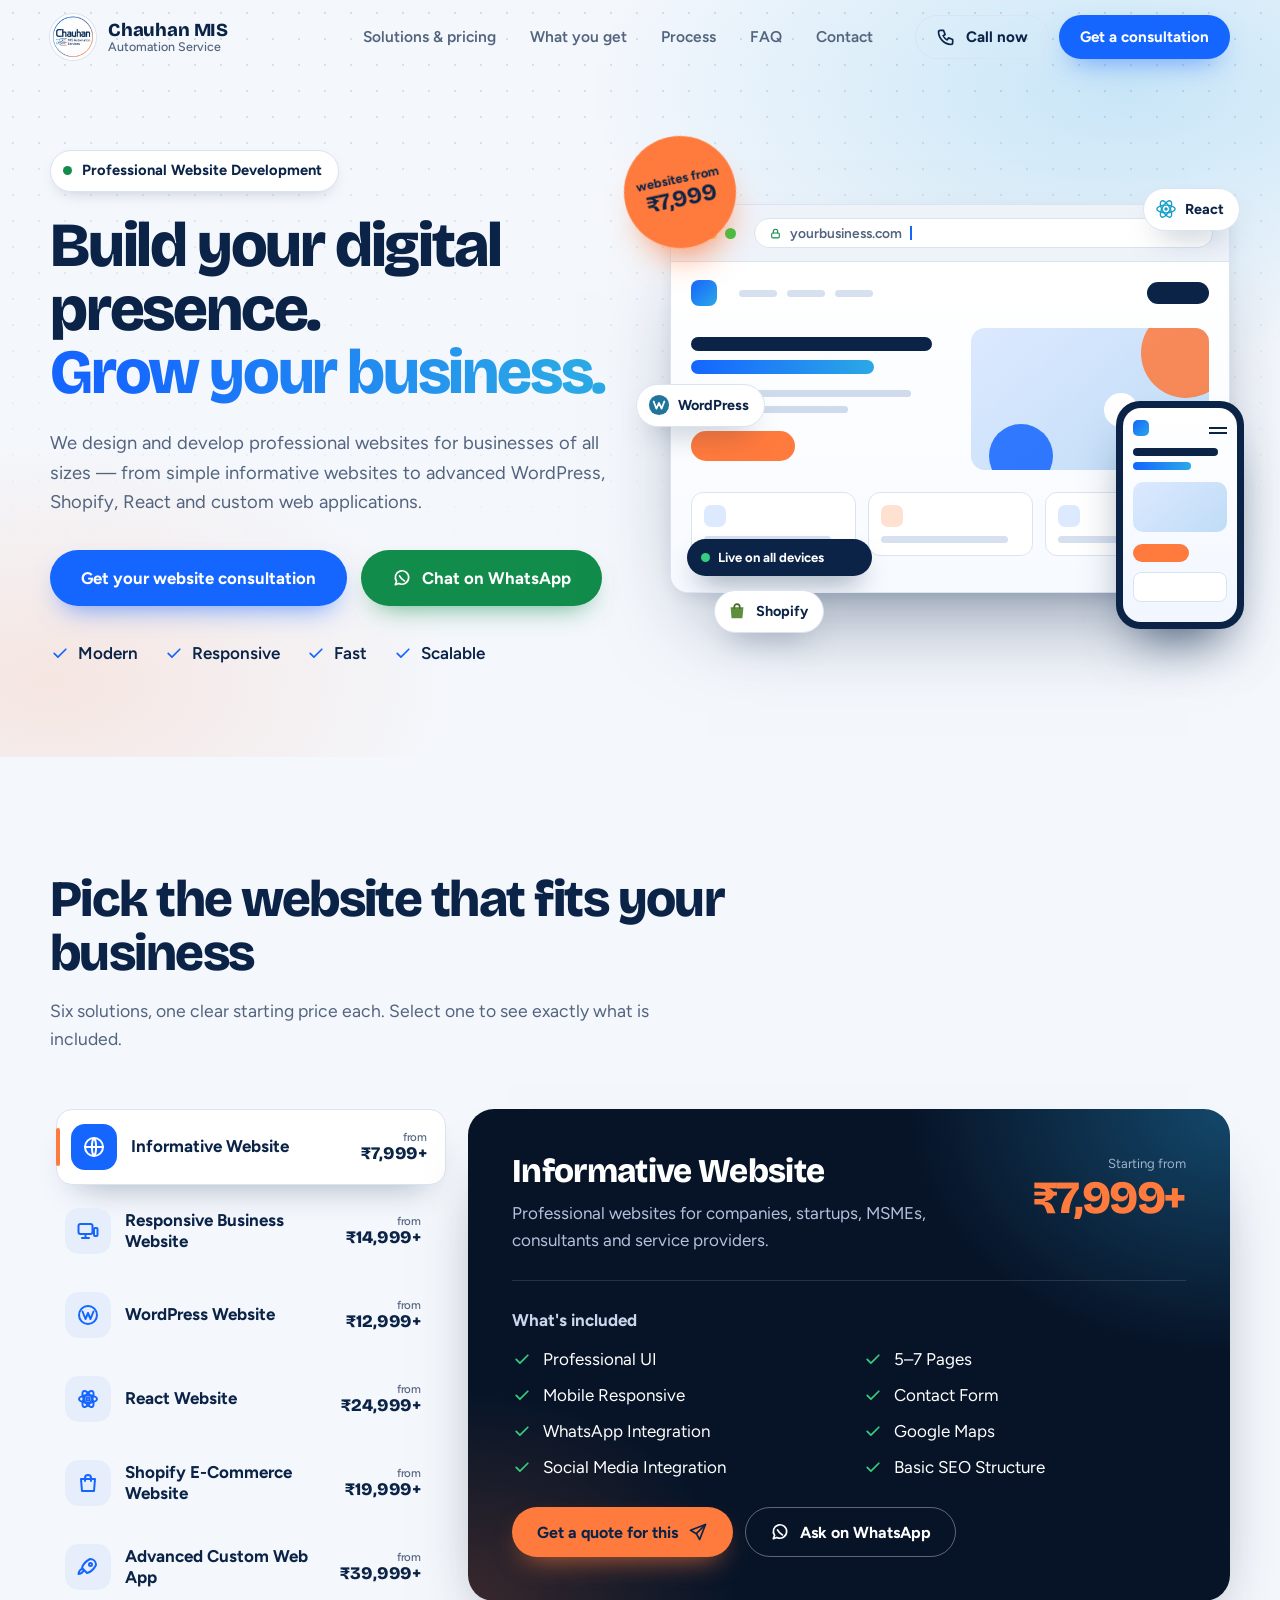
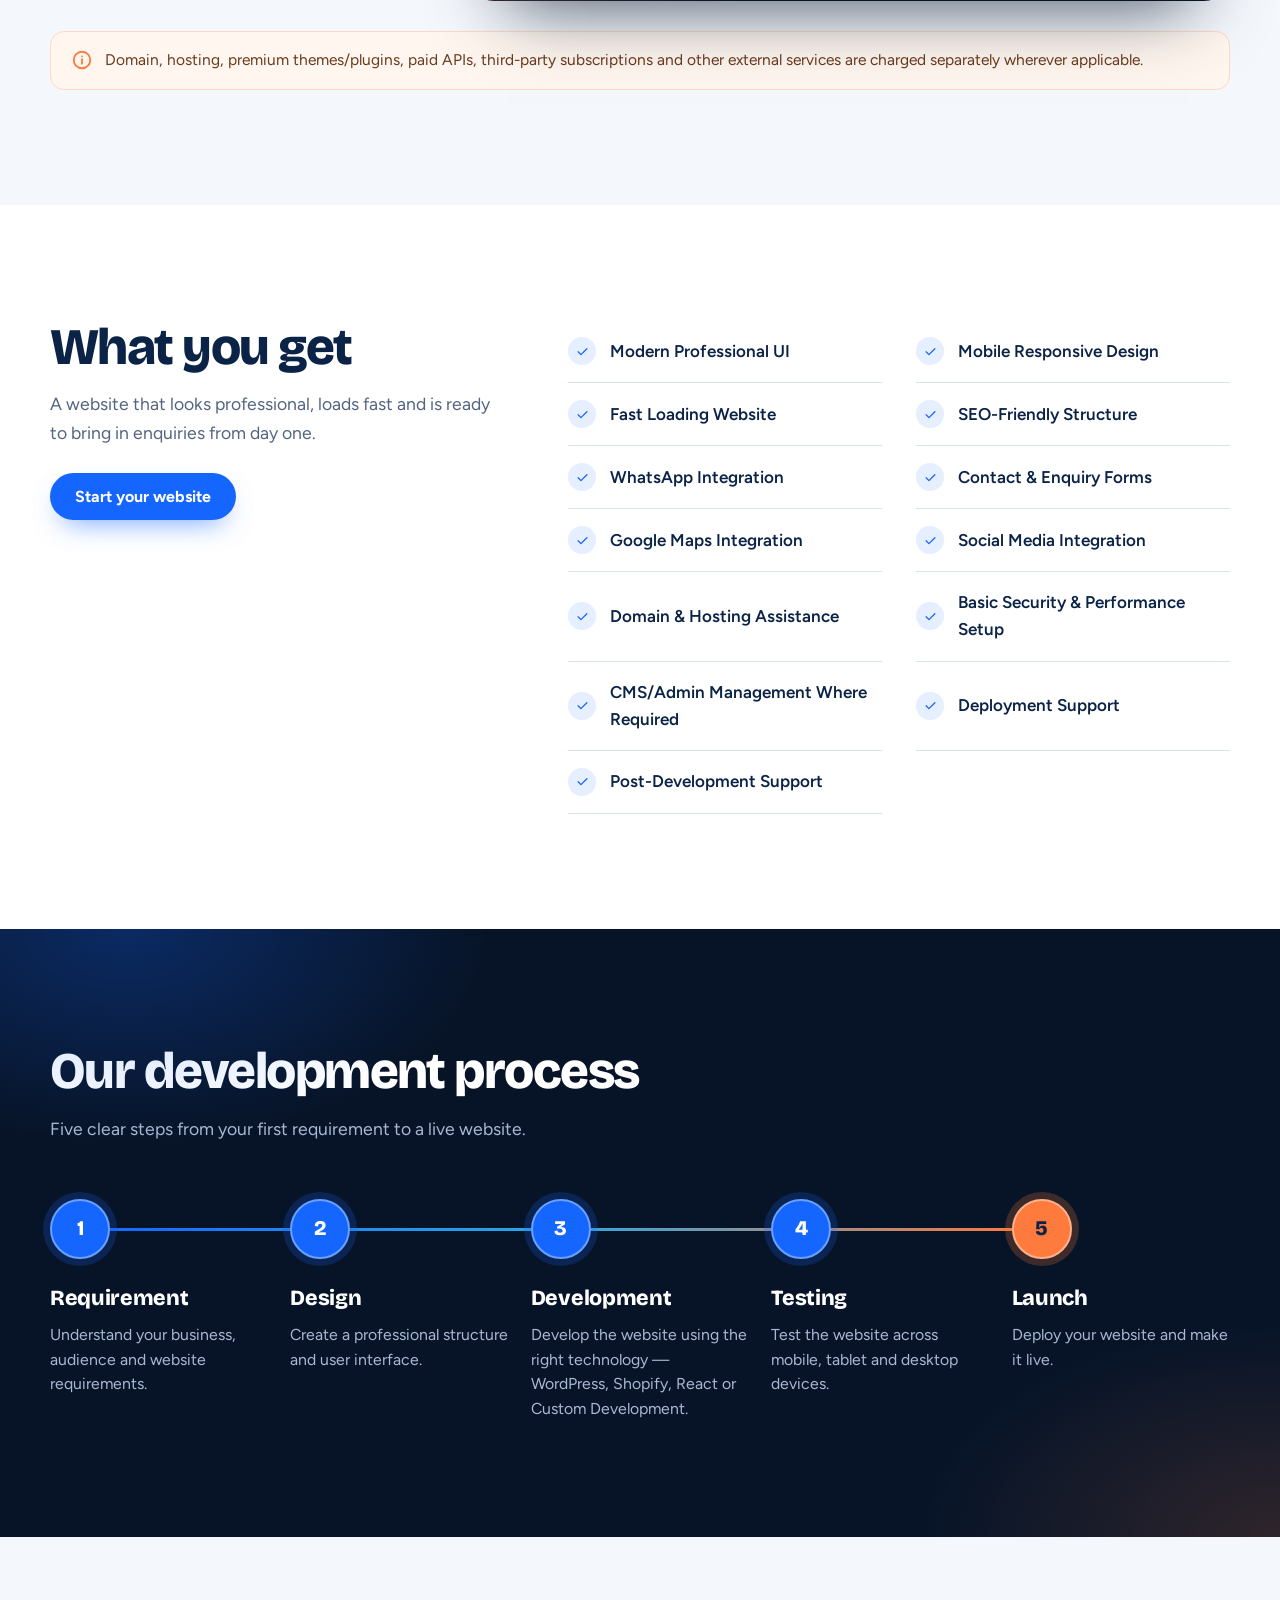
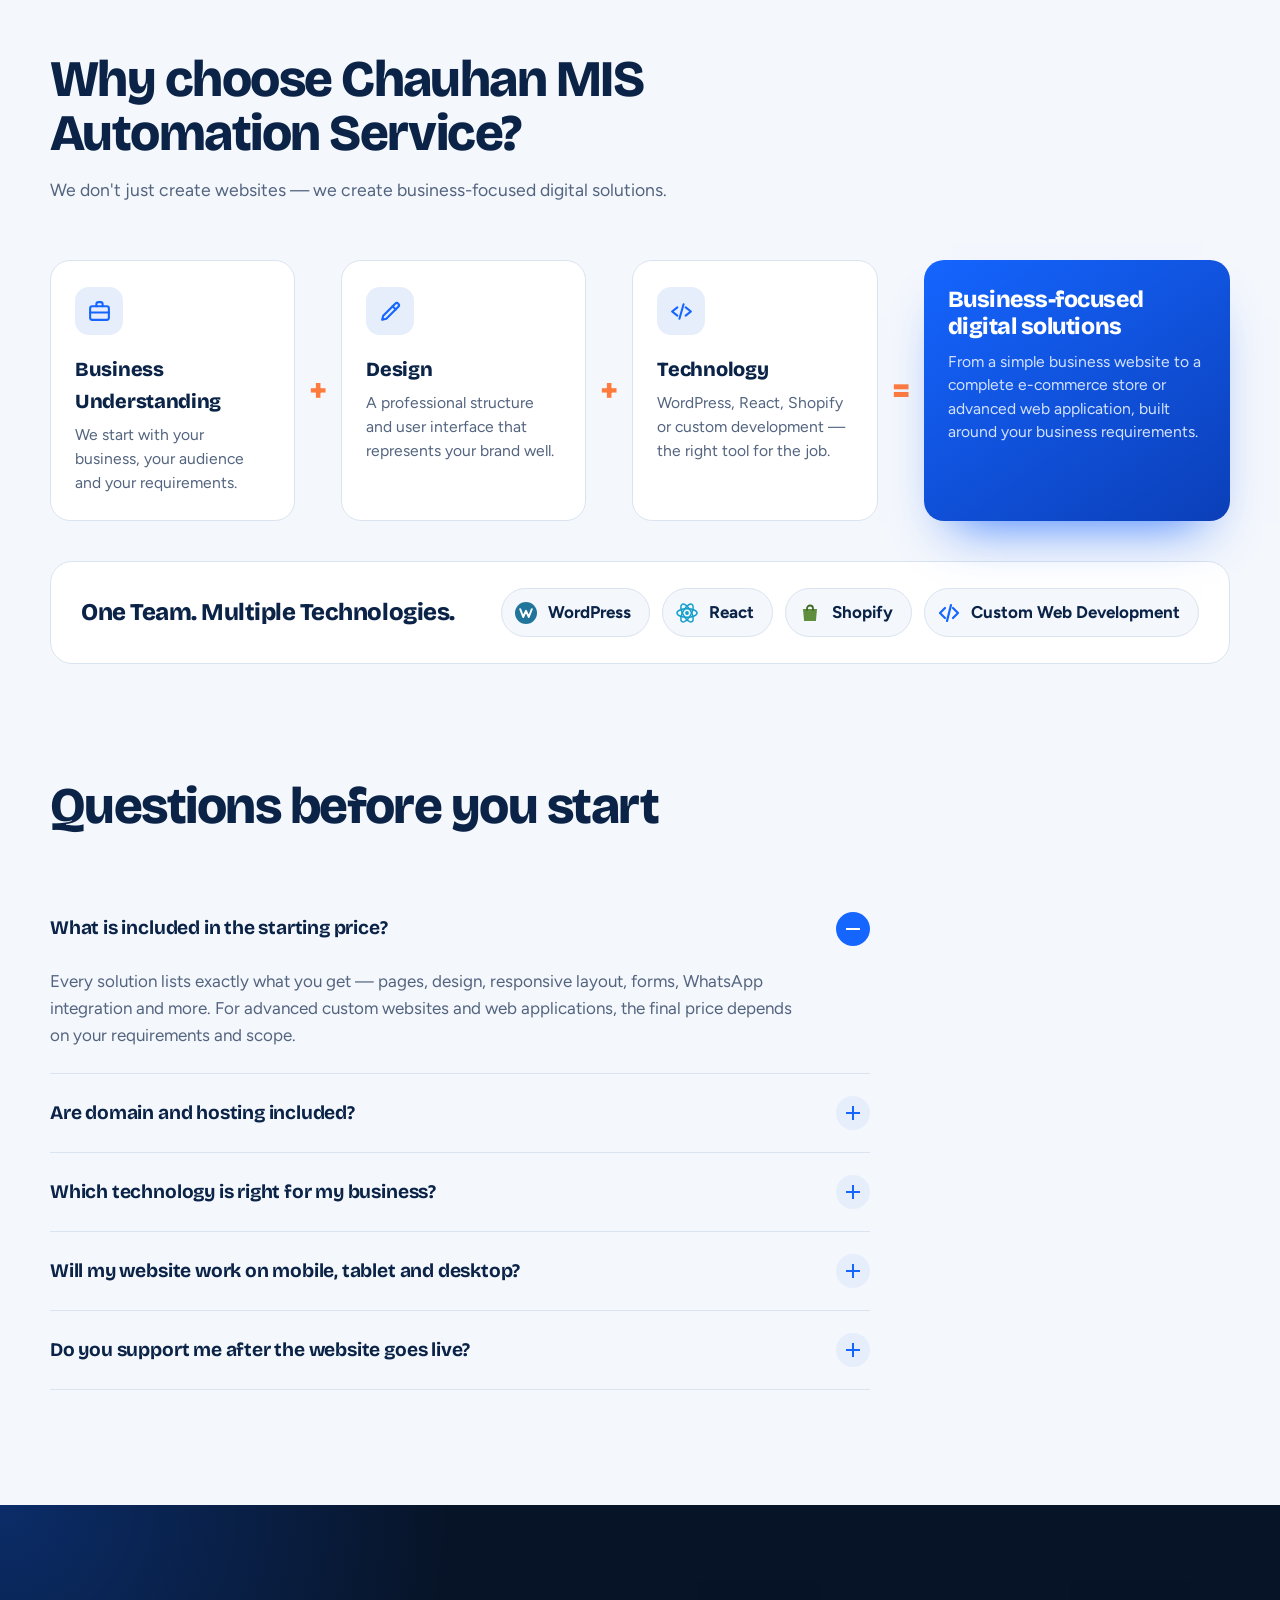
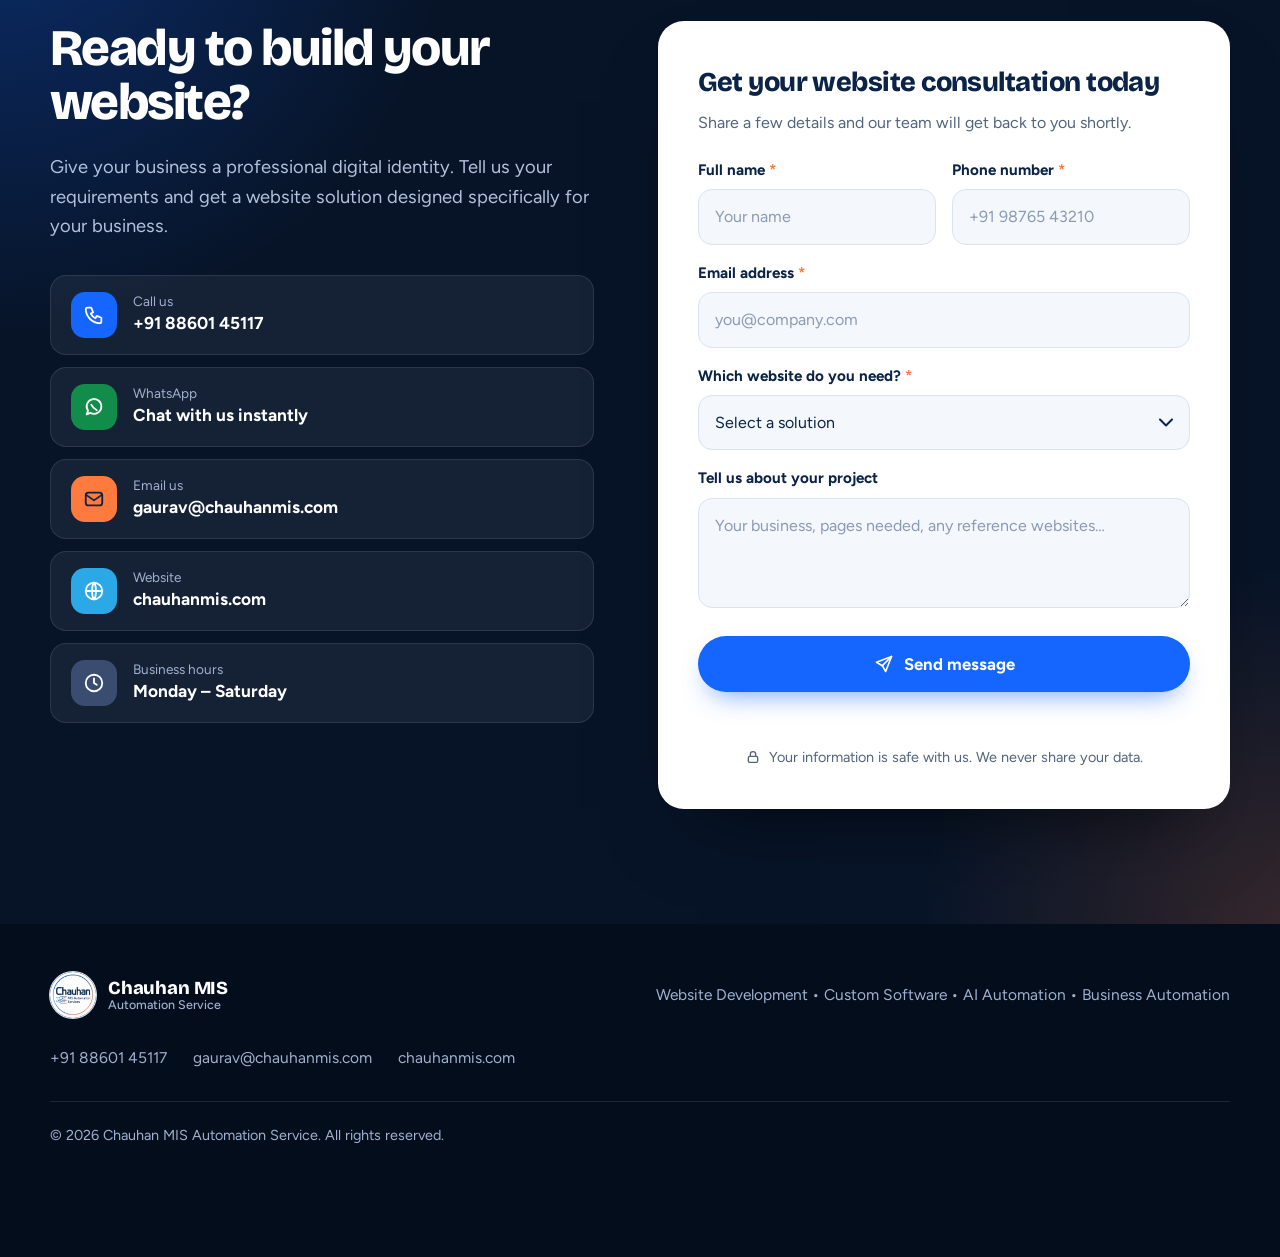
==== index.html @ 92f0292f "first commit" ====
<!doctype html>
<html lang="en">
<head>
  <!-- Google Tag Manager -->
  <script>(function(w,d,s,l,i){w[l]=w[l]||[];w[l].push({'gtm.start':
  new Date().getTime(),event:'gtm.js'});var f=d.getElementsByTagName(s)[0],
  j=d.createElement(s),dl=l!='dataLayer'?'&l='+l:'';j.async=true;j.src=
  'https://www.googletagmanager.com/gtm.js?id='+i+dl;f.parentNode.insertBefore(j,f);
  })(window,document,'script','dataLayer','GTM-P8LDNHGG');</script>
  <!-- End Google Tag Manager -->

  <meta charset="UTF-8" />
  <meta name="viewport" content="width=device-width, initial-scale=1.0" />
  <title>Website Development Services | WordPress, React &amp; Shopify | Chauhan MIS Automation Service</title>
  <meta name="description" content="Professional website development from ₹7,999. Informative, responsive business, WordPress, React, Shopify and custom web applications — modern, responsive, fast and scalable." />
  <meta name="theme-color" content="#0a2347" />

  <meta property="og:type" content="website" />
  <meta property="og:title" content="Website Development Services — Chauhan MIS Automation Service" />
  <meta property="og:description" content="Build your digital presence. Grow your business. Websites starting from ₹7,999 — WordPress, React, Shopify and custom web applications." />
  <meta name="twitter:card" content="summary" />

  <link rel="icon" type="image/jpeg" href="image/LOGO.jpeg" />
  <link rel="preconnect" href="https://fonts.googleapis.com" />
  <link rel="preconnect" href="https://fonts.gstatic.com" crossorigin />
  <link href="https://fonts.googleapis.com/css2?family=Bricolage+Grotesque:opsz,wght@12..96,600;12..96,700;12..96,800&family=Figtree:wght@400;500;600;700&display=swap" rel="stylesheet" />
  <link rel="stylesheet" href="style.css" />
</head>
<body>
  <!-- Google Tag Manager (noscript) -->
  <noscript><iframe src="https://www.googletagmanager.com/ns.html?id=GTM-P8LDNHGG" height="0" width="0" style="display:none;visibility:hidden"></iframe></noscript>
  <!-- End Google Tag Manager (noscript) -->

  <div class="progress" id="progress"></div>

  <header class="site-header" id="top">
    <div class="wrap header-in">
      <a class="brand" href="#top" aria-label="Chauhan MIS Automation Service — home">
        <img src="image/LOGO.jpeg" alt="Chauhan MIS Automation Services logo" width="46" height="46" />
        <span>Chauhan MIS<small>Automation Service</small></span>
      </a>
      <nav class="nav" id="nav" aria-label="Main">
        <a href="#services">Solutions &amp; pricing</a>
        <a href="#get">What you get</a>
        <a href="#process">Process</a>
        <a href="#faq">FAQ</a>
        <a href="#contact">Contact</a>
      </nav>
      <div class="header-cta">
        <a class="btn btn-ghost" href="tel:8860145117"><svg viewBox="0 0 24 24" fill="none" stroke="currentColor" stroke-width="2" stroke-linecap="round" stroke-linejoin="round" aria-hidden="true" ><path d="M5 4h4l2 5-2.5 1.5a11 11 0 0 0 5 5L15 13l5 2v4a2 2 0 0 1-2 2A16 16 0 0 1 3 6a2 2 0 0 1 2-2z"/></svg> Call now</a>
        <a class="btn btn-primary" href="#contact">Get a consultation</a>
      </div>
      <button class="burger" id="burger" aria-label="Open menu" aria-expanded="false" aria-controls="nav"><span></span></button>
    </div>
  </header>

  <main>
  <!-- ================= HERO ================= -->
  <section class="hero">
    <div class="wrap hero-grid">
      <div class="hero-copy">
        <p class="pill"><span class="dot"></span>Professional Website Development</p>
        <h1>Build your digital presence. <span class="grow">Grow your business.</span></h1>
        <p class="lead">We design and develop professional websites for businesses of all sizes — from simple informative websites to advanced WordPress, Shopify, React and custom web applications.</p>
        <div class="hero-actions">
          <a class="btn btn-primary btn-lg" href="#contact">Get your website consultation</a>
          <a class="btn btn-wa btn-lg" href="https://wa.me/918860145117?text=Hi%20Chauhan%20MIS%2C%20I%20want%20to%20build%20a%20website.%20Please%20share%20the%20details." target="_blank" rel="noopener"><svg viewBox="0 0 24 24" fill="none" stroke="currentColor" stroke-width="2" stroke-linecap="round" stroke-linejoin="round" aria-hidden="true" ><path d="M20 11.5a8 8 0 0 1-11.8 7L4 20l1.5-4A8 8 0 1 1 20 11.5z"/><path d="M9 9.5c1.5 3 3 4.5 6 6"/></svg> Chat on WhatsApp</a>
        </div>
        <ul class="hero-points">
          <li><svg viewBox="0 0 24 24" fill="none" stroke="currentColor" stroke-width="2" stroke-linecap="round" stroke-linejoin="round" aria-hidden="true" ><path d="M5 12.5l4.5 4.5L19 7.5"/></svg>Modern</li>
          <li><svg viewBox="0 0 24 24" fill="none" stroke="currentColor" stroke-width="2" stroke-linecap="round" stroke-linejoin="round" aria-hidden="true" ><path d="M5 12.5l4.5 4.5L19 7.5"/></svg>Responsive</li>
          <li><svg viewBox="0 0 24 24" fill="none" stroke="currentColor" stroke-width="2" stroke-linecap="round" stroke-linejoin="round" aria-hidden="true" ><path d="M5 12.5l4.5 4.5L19 7.5"/></svg>Fast</li>
          <li><svg viewBox="0 0 24 24" fill="none" stroke="currentColor" stroke-width="2" stroke-linecap="round" stroke-linejoin="round" aria-hidden="true" ><path d="M5 12.5l4.5 4.5L19 7.5"/></svg>Scalable</li>
        </ul>
      </div>

      <div class="stage" id="stage" aria-hidden="true">
        <div class="tag"><span>websites from</span><b>₹7,999</b></div>
        <div class="browser">
          <div class="b-bar"><i></i><i></i><i></i>
            <div class="b-url"><svg viewBox="0 0 24 24" fill="none" stroke="currentColor" stroke-width="2" stroke-linecap="round" stroke-linejoin="round" aria-hidden="true" ><rect x="5" y="11" width="14" height="9" rx="2"/><path d="M8 11V8a4 4 0 0 1 8 0v3"/></svg><span id="typed">yourbusiness.com</span><b class="caret"></b></div>
          </div>
          <div class="b-screen">
            <div class="s-nav a" style="--d:.7s"><span class="s-logo"></span><span class="s-links"><u></u><u></u><u></u></span><span class="s-btn"></span></div>
            <div class="s-hero">
              <div class="s-text">
                <em class="l1"></em><em class="l2"></em><em class="l3"></em><em class="l4"></em>
                <span class="s-cta a" style="--d:1.9s"></span>
              </div>
              <div class="s-media a" style="--d:1.5s"><span class="m1"></span><span class="m2"></span><span class="m3"></span></div>
            </div>
            <div class="s-cards">
              <div class="a" style="--d:2.4s"></div><div class="a" style="--d:2.6s"></div><div class="a" style="--d:2.8s"></div>
            </div>
            <div class="s-wa a" style="--d:3.1s"><svg viewBox="0 0 24 24" fill="currentColor" aria-hidden="true"><path d="M12 2a10 10 0 0 0-8.6 15l-1.3 4.8 4.9-1.3A10 10 0 1 0 12 2zm5.3 14.1c-.2.6-1.3 1.2-1.8 1.2-.5.1-1 .2-3.3-.7-2.8-1.2-4.6-4-4.7-4.2-.1-.2-1.1-1.5-1.1-2.8s.7-2 1-2.3c.2-.3.5-.3.7-.3h.5c.2 0 .4 0 .6.5l.8 2c.1.2.1.4 0 .5l-.4.6-.4.4c-.1.2-.3.3-.1.6.2.3.8 1.3 1.7 2.1 1.2 1 2.1 1.4 2.4 1.5.3.1.5.1.6-.1l.9-1.1c.2-.3.4-.2.7-.1l1.9.9c.3.1.5.2.5.4.1.2.1.8-.1 1.4z"/></svg></div>
            <div class="b-status"><span class="building"><i class="spin"></i>Building your website…</span><span class="live"><i></i>Live on all devices</span></div>
          </div>
        </div>
        <div class="phone"><div class="phone-screen"><div class="pn"><b></b><u></u></div><em></em><em></em><div class="pm"></div><div class="pb"></div><div class="pc"></div></div></div>
        <div class="chip c1"><svg viewBox="0 0 24 24" aria-hidden="true"><circle cx="12" cy="12" r="11" fill="#21759B"/><path d="M6.2 8.2l3 7.8 2.8-6.2 2.8 6.2 3-7.8" fill="none" stroke="#fff" stroke-width="1.9" stroke-linecap="round" stroke-linejoin="round"/></svg>WordPress</div>
        <div class="chip c2"><svg viewBox="0 0 24 24" aria-hidden="true" fill="none" stroke="#149ECA" stroke-width="1.5"><circle cx="12" cy="12" r="1.9" fill="#149ECA" stroke="none"/><ellipse cx="12" cy="12" rx="10" ry="4.2"/><ellipse cx="12" cy="12" rx="10" ry="4.2" transform="rotate(60 12 12)"/><ellipse cx="12" cy="12" rx="10" ry="4.2" transform="rotate(120 12 12)"/></svg>React</div>
        <div class="chip c3"><svg viewBox="0 0 24 24" aria-hidden="true"><path d="M5 8h14l-1.1 12H6.1L5 8z" fill="#5E8E3E"/><path d="M9 9V7.5a3 3 0 0 1 6 0V9" fill="none" stroke="#3F6B25" stroke-width="1.8" stroke-linecap="round"/></svg>Shopify</div>
      </div>
    </div>
  </section>

  <!-- ================= SERVICES + PRICING ================= -->
  <section class="sec" id="services">
    <div class="wrap">
      <div class="sec-head rv">
        <h2>Pick the website that fits your business</h2>
        <p>Six solutions, one clear starting price each. Select one to see exactly what is included.</p>
      </div>
      <div class="picker rv">
        <div class="p-list" role="tablist" aria-label="Website development solutions" aria-orientation="vertical">
          <button class="p-tab" role="tab" id="tab-0" aria-selected="true" aria-controls="panel-0" tabindex="0">
            <span class="ic"><svg viewBox="0 0 24 24" fill="none" stroke="currentColor" stroke-width="2" stroke-linecap="round" stroke-linejoin="round" aria-hidden="true" ><circle cx="12" cy="12" r="9"/><path d="M3 12h18"/><path d="M12 3c2.8 3 2.8 15 0 18M12 3c-2.8 3-2.8 15 0 18"/></svg></span>
            <span class="nm">Informative Website</span>
            <span class="pr"><small>from</small>₹7,999+</span>
          </button>
          <button class="p-tab" role="tab" id="tab-1" aria-selected="false" aria-controls="panel-1" tabindex="-1">
            <span class="ic"><svg viewBox="0 0 24 24" fill="none" stroke="currentColor" stroke-width="2" stroke-linecap="round" stroke-linejoin="round" aria-hidden="true" ><rect x="2.5" y="5" width="14" height="10" rx="2"/><path d="M6 19h7M9.5 15v4"/><rect x="18" y="9" width="3.5" height="8" rx="1"/></svg></span>
            <span class="nm">Responsive Business Website</span>
            <span class="pr"><small>from</small>₹14,999+</span>
          </button>
          <button class="p-tab" role="tab" id="tab-2" aria-selected="false" aria-controls="panel-2" tabindex="-1">
            <span class="ic"><svg viewBox="0 0 24 24" fill="none" stroke="currentColor" stroke-width="2" stroke-linecap="round" stroke-linejoin="round" aria-hidden="true" ><circle cx="12" cy="12" r="9"/><path d="M6.5 8.5l3 7.5 2.5-6 2.5 6 3-7.5"/></svg></span>
            <span class="nm">WordPress Website</span>
            <span class="pr"><small>from</small>₹12,999+</span>
          </button>
          <button class="p-tab" role="tab" id="tab-3" aria-selected="false" aria-controls="panel-3" tabindex="-1">
            <span class="ic"><svg viewBox="0 0 24 24" fill="none" stroke="currentColor" stroke-width="2" stroke-linecap="round" stroke-linejoin="round" aria-hidden="true" ><circle cx="12" cy="12" r="1.6"/><ellipse cx="12" cy="12" rx="9" ry="3.8"/><ellipse cx="12" cy="12" rx="9" ry="3.8" transform="rotate(60 12 12)"/><ellipse cx="12" cy="12" rx="9" ry="3.8" transform="rotate(120 12 12)"/></svg></span>
            <span class="nm">React Website</span>
            <span class="pr"><small>from</small>₹24,999+</span>
          </button>
          <button class="p-tab" role="tab" id="tab-4" aria-selected="false" aria-controls="panel-4" tabindex="-1">
            <span class="ic"><svg viewBox="0 0 24 24" fill="none" stroke="currentColor" stroke-width="2" stroke-linecap="round" stroke-linejoin="round" aria-hidden="true" ><path d="M5 8h14l-1 12H6L5 8z"/><path d="M9 10V7a3 3 0 0 1 6 0v3"/></svg></span>
            <span class="nm">Shopify E-Commerce Website</span>
            <span class="pr"><small>from</small>₹19,999+</span>
          </button>
          <button class="p-tab" role="tab" id="tab-5" aria-selected="false" aria-controls="panel-5" tabindex="-1">
            <span class="ic"><svg viewBox="0 0 24 24" fill="none" stroke="currentColor" stroke-width="2" stroke-linecap="round" stroke-linejoin="round" aria-hidden="true" ><path d="M14 4c3.5 0 6 2.5 6 6-2 4-5 7-9 8l-5-5c1-4 4-7 8-9z"/><circle cx="14.5" cy="9.5" r="1.5"/><path d="M6 14c-2 .5-3 2-3.5 5 3-.5 4.5-1.5 5-3.5"/></svg></span>
            <span class="nm">Advanced Custom Web App</span>
            <span class="pr"><small>from</small>₹39,999+</span>
          </button>
        </div>
        <div class="p-panels">
          <div class="p-panel is-active" role="tabpanel" id="panel-0" aria-labelledby="tab-0">
            <div class="pp-head">
              <div>
                <h3>Informative Website</h3>
                <p>Professional websites for companies, startups, MSMEs, consultants and service providers.</p>
              </div>
              <div class="pp-price"><small>Starting from</small><strong data-price="7999">₹7,999+</strong></div>
            </div>
            <p class="pp-label">What's included</p>
            <ul class="pp-list"><li style="--i:0"><svg viewBox="0 0 24 24" fill="none" stroke="currentColor" stroke-width="2" stroke-linecap="round" stroke-linejoin="round" aria-hidden="true" ><path d="M5 12.5l4.5 4.5L19 7.5"/></svg><span>Professional UI</span></li><li style="--i:1"><svg viewBox="0 0 24 24" fill="none" stroke="currentColor" stroke-width="2" stroke-linecap="round" stroke-linejoin="round" aria-hidden="true" ><path d="M5 12.5l4.5 4.5L19 7.5"/></svg><span>5–7 Pages</span></li><li style="--i:2"><svg viewBox="0 0 24 24" fill="none" stroke="currentColor" stroke-width="2" stroke-linecap="round" stroke-linejoin="round" aria-hidden="true" ><path d="M5 12.5l4.5 4.5L19 7.5"/></svg><span>Mobile Responsive</span></li><li style="--i:3"><svg viewBox="0 0 24 24" fill="none" stroke="currentColor" stroke-width="2" stroke-linecap="round" stroke-linejoin="round" aria-hidden="true" ><path d="M5 12.5l4.5 4.5L19 7.5"/></svg><span>Contact Form</span></li><li style="--i:4"><svg viewBox="0 0 24 24" fill="none" stroke="currentColor" stroke-width="2" stroke-linecap="round" stroke-linejoin="round" aria-hidden="true" ><path d="M5 12.5l4.5 4.5L19 7.5"/></svg><span>WhatsApp Integration</span></li><li style="--i:5"><svg viewBox="0 0 24 24" fill="none" stroke="currentColor" stroke-width="2" stroke-linecap="round" stroke-linejoin="round" aria-hidden="true" ><path d="M5 12.5l4.5 4.5L19 7.5"/></svg><span>Google Maps</span></li><li style="--i:6"><svg viewBox="0 0 24 24" fill="none" stroke="currentColor" stroke-width="2" stroke-linecap="round" stroke-linejoin="round" aria-hidden="true" ><path d="M5 12.5l4.5 4.5L19 7.5"/></svg><span>Social Media Integration</span></li><li style="--i:7"><svg viewBox="0 0 24 24" fill="none" stroke="currentColor" stroke-width="2" stroke-linecap="round" stroke-linejoin="round" aria-hidden="true" ><path d="M5 12.5l4.5 4.5L19 7.5"/></svg><span>Basic SEO Structure</span></li></ul>
            
            <div class="pp-cta">
              <a class="btn btn-orange" href="#contact" data-plan="Informative Website">Get a quote for this <svg viewBox="0 0 24 24" fill="none" stroke="currentColor" stroke-width="2" stroke-linecap="round" stroke-linejoin="round" aria-hidden="true" ><path d="M21 3L10 14"/><path d="M21 3l-7 18-4-7-7-4 18-7z"/></svg></a>
              <a class="btn btn-light" href="https://wa.me/918860145117?text=Hi%20Chauhan%20MIS%2C%20I%27m%20interested%20in%20a%20Informative%20Website.%20Please%20share%20the%20details." target="_blank" rel="noopener"><svg viewBox="0 0 24 24" fill="none" stroke="currentColor" stroke-width="2" stroke-linecap="round" stroke-linejoin="round" aria-hidden="true" ><path d="M20 11.5a8 8 0 0 1-11.8 7L4 20l1.5-4A8 8 0 1 1 20 11.5z"/><path d="M9 9.5c1.5 3 3 4.5 6 6"/></svg> Ask on WhatsApp</a>
            </div>
          </div>
          <div class="p-panel" role="tabpanel" id="panel-1" aria-labelledby="tab-1">
            <div class="pp-head">
              <div>
                <h3>Responsive Business Website</h3>
                <p>A professional multi-page website that works smoothly across Mobile, Tablet & Desktop.</p>
              </div>
              <div class="pp-price"><small>Starting from</small><strong data-price="14999">₹14,999+</strong></div>
            </div>
            <p class="pp-label">What's included</p>
            <ul class="pp-list"><li style="--i:0"><svg viewBox="0 0 24 24" fill="none" stroke="currentColor" stroke-width="2" stroke-linecap="round" stroke-linejoin="round" aria-hidden="true" ><path d="M5 12.5l4.5 4.5L19 7.5"/></svg><span>8–12 Pages</span></li><li style="--i:1"><svg viewBox="0 0 24 24" fill="none" stroke="currentColor" stroke-width="2" stroke-linecap="round" stroke-linejoin="round" aria-hidden="true" ><path d="M5 12.5l4.5 4.5L19 7.5"/></svg><span>Custom UI Design</span></li><li style="--i:2"><svg viewBox="0 0 24 24" fill="none" stroke="currentColor" stroke-width="2" stroke-linecap="round" stroke-linejoin="round" aria-hidden="true" ><path d="M5 12.5l4.5 4.5L19 7.5"/></svg><span>Fully Responsive</span></li><li style="--i:3"><svg viewBox="0 0 24 24" fill="none" stroke="currentColor" stroke-width="2" stroke-linecap="round" stroke-linejoin="round" aria-hidden="true" ><path d="M5 12.5l4.5 4.5L19 7.5"/></svg><span>Contact & Enquiry Forms</span></li><li style="--i:4"><svg viewBox="0 0 24 24" fill="none" stroke="currentColor" stroke-width="2" stroke-linecap="round" stroke-linejoin="round" aria-hidden="true" ><path d="M5 12.5l4.5 4.5L19 7.5"/></svg><span>WhatsApp Integration</span></li><li style="--i:5"><svg viewBox="0 0 24 24" fill="none" stroke="currentColor" stroke-width="2" stroke-linecap="round" stroke-linejoin="round" aria-hidden="true" ><path d="M5 12.5l4.5 4.5L19 7.5"/></svg><span>Basic SEO Setup</span></li><li style="--i:6"><svg viewBox="0 0 24 24" fill="none" stroke="currentColor" stroke-width="2" stroke-linecap="round" stroke-linejoin="round" aria-hidden="true" ><path d="M5 12.5l4.5 4.5L19 7.5"/></svg><span>Speed Optimization</span></li><li style="--i:7"><svg viewBox="0 0 24 24" fill="none" stroke="currentColor" stroke-width="2" stroke-linecap="round" stroke-linejoin="round" aria-hidden="true" ><path d="M5 12.5l4.5 4.5L19 7.5"/></svg><span>Analytics/Tracking Setup</span></li><li style="--i:8"><svg viewBox="0 0 24 24" fill="none" stroke="currentColor" stroke-width="2" stroke-linecap="round" stroke-linejoin="round" aria-hidden="true" ><path d="M5 12.5l4.5 4.5L19 7.5"/></svg><span>Deployment Support</span></li></ul>
            
            <div class="pp-cta">
              <a class="btn btn-orange" href="#contact" data-plan="Responsive Business Website">Get a quote for this <svg viewBox="0 0 24 24" fill="none" stroke="currentColor" stroke-width="2" stroke-linecap="round" stroke-linejoin="round" aria-hidden="true" ><path d="M21 3L10 14"/><path d="M21 3l-7 18-4-7-7-4 18-7z"/></svg></a>
              <a class="btn btn-light" href="https://wa.me/918860145117?text=Hi%20Chauhan%20MIS%2C%20I%27m%20interested%20in%20a%20Responsive%20Business%20Website.%20Please%20share%20the%20details." target="_blank" rel="noopener"><svg viewBox="0 0 24 24" fill="none" stroke="currentColor" stroke-width="2" stroke-linecap="round" stroke-linejoin="round" aria-hidden="true" ><path d="M20 11.5a8 8 0 0 1-11.8 7L4 20l1.5-4A8 8 0 1 1 20 11.5z"/><path d="M9 9.5c1.5 3 3 4.5 6 6"/></svg> Ask on WhatsApp</a>
            </div>
          </div>
          <div class="p-panel" role="tabpanel" id="panel-2" aria-labelledby="tab-2">
            <div class="pp-head">
              <div>
                <h3>WordPress Website</h3>
                <p>Flexible and easy-to-manage websites built on WordPress.</p>
              </div>
              <div class="pp-price"><small>Starting from</small><strong data-price="12999">₹12,999+</strong></div>
            </div>
            <p class="pp-label">What's included</p>
            <ul class="pp-list"><li style="--i:0"><svg viewBox="0 0 24 24" fill="none" stroke="currentColor" stroke-width="2" stroke-linecap="round" stroke-linejoin="round" aria-hidden="true" ><path d="M5 12.5l4.5 4.5L19 7.5"/></svg><span>WordPress Installation & Setup</span></li><li style="--i:1"><svg viewBox="0 0 24 24" fill="none" stroke="currentColor" stroke-width="2" stroke-linecap="round" stroke-linejoin="round" aria-hidden="true" ><path d="M5 12.5l4.5 4.5L19 7.5"/></svg><span>Professional Theme Customization</span></li><li style="--i:2"><svg viewBox="0 0 24 24" fill="none" stroke="currentColor" stroke-width="2" stroke-linecap="round" stroke-linejoin="round" aria-hidden="true" ><path d="M5 12.5l4.5 4.5L19 7.5"/></svg><span>Responsive Design</span></li><li style="--i:3"><svg viewBox="0 0 24 24" fill="none" stroke="currentColor" stroke-width="2" stroke-linecap="round" stroke-linejoin="round" aria-hidden="true" ><path d="M5 12.5l4.5 4.5L19 7.5"/></svg><span>Pages & Content Setup</span></li><li style="--i:4"><svg viewBox="0 0 24 24" fill="none" stroke="currentColor" stroke-width="2" stroke-linecap="round" stroke-linejoin="round" aria-hidden="true" ><path d="M5 12.5l4.5 4.5L19 7.5"/></svg><span>Contact Forms</span></li><li style="--i:5"><svg viewBox="0 0 24 24" fill="none" stroke="currentColor" stroke-width="2" stroke-linecap="round" stroke-linejoin="round" aria-hidden="true" ><path d="M5 12.5l4.5 4.5L19 7.5"/></svg><span>WhatsApp Integration</span></li><li style="--i:6"><svg viewBox="0 0 24 24" fill="none" stroke="currentColor" stroke-width="2" stroke-linecap="round" stroke-linejoin="round" aria-hidden="true" ><path d="M5 12.5l4.5 4.5L19 7.5"/></svg><span>SEO-Friendly Structure</span></li><li style="--i:7"><svg viewBox="0 0 24 24" fill="none" stroke="currentColor" stroke-width="2" stroke-linecap="round" stroke-linejoin="round" aria-hidden="true" ><path d="M5 12.5l4.5 4.5L19 7.5"/></svg><span>Basic Security Setup</span></li><li style="--i:8"><svg viewBox="0 0 24 24" fill="none" stroke="currentColor" stroke-width="2" stroke-linecap="round" stroke-linejoin="round" aria-hidden="true" ><path d="M5 12.5l4.5 4.5L19 7.5"/></svg><span>Admin/CMS Access</span></li><li style="--i:9"><svg viewBox="0 0 24 24" fill="none" stroke="currentColor" stroke-width="2" stroke-linecap="round" stroke-linejoin="round" aria-hidden="true" ><path d="M5 12.5l4.5 4.5L19 7.5"/></svg><span>Plugin Configuration</span></li></ul>
            <p class="pp-ideal"><b>Ideal for:</b> Business Websites, Blogs, Corporate Websites, Service Websites and Portfolios.</p>
            <div class="pp-cta">
              <a class="btn btn-orange" href="#contact" data-plan="WordPress Website">Get a quote for this <svg viewBox="0 0 24 24" fill="none" stroke="currentColor" stroke-width="2" stroke-linecap="round" stroke-linejoin="round" aria-hidden="true" ><path d="M21 3L10 14"/><path d="M21 3l-7 18-4-7-7-4 18-7z"/></svg></a>
              <a class="btn btn-light" href="https://wa.me/918860145117?text=Hi%20Chauhan%20MIS%2C%20I%27m%20interested%20in%20a%20WordPress%20Website.%20Please%20share%20the%20details." target="_blank" rel="noopener"><svg viewBox="0 0 24 24" fill="none" stroke="currentColor" stroke-width="2" stroke-linecap="round" stroke-linejoin="round" aria-hidden="true" ><path d="M20 11.5a8 8 0 0 1-11.8 7L4 20l1.5-4A8 8 0 1 1 20 11.5z"/><path d="M9 9.5c1.5 3 3 4.5 6 6"/></svg> Ask on WhatsApp</a>
            </div>
          </div>
          <div class="p-panel" role="tabpanel" id="panel-3" aria-labelledby="tab-3">
            <div class="pp-head">
              <div>
                <h3>React Website</h3>
                <p>Modern and scalable websites developed using React for businesses requiring better performance and future expansion.</p>
              </div>
              <div class="pp-price"><small>Starting from</small><strong data-price="24999">₹24,999+</strong></div>
            </div>
            <p class="pp-label">What's included</p>
            <ul class="pp-list"><li style="--i:0"><svg viewBox="0 0 24 24" fill="none" stroke="currentColor" stroke-width="2" stroke-linecap="round" stroke-linejoin="round" aria-hidden="true" ><path d="M5 12.5l4.5 4.5L19 7.5"/></svg><span>React Development</span></li><li style="--i:1"><svg viewBox="0 0 24 24" fill="none" stroke="currentColor" stroke-width="2" stroke-linecap="round" stroke-linejoin="round" aria-hidden="true" ><path d="M5 12.5l4.5 4.5L19 7.5"/></svg><span>Modern UI</span></li><li style="--i:2"><svg viewBox="0 0 24 24" fill="none" stroke="currentColor" stroke-width="2" stroke-linecap="round" stroke-linejoin="round" aria-hidden="true" ><path d="M5 12.5l4.5 4.5L19 7.5"/></svg><span>Fully Responsive</span></li><li style="--i:3"><svg viewBox="0 0 24 24" fill="none" stroke="currentColor" stroke-width="2" stroke-linecap="round" stroke-linejoin="round" aria-hidden="true" ><path d="M5 12.5l4.5 4.5L19 7.5"/></svg><span>API Integration</span></li><li style="--i:4"><svg viewBox="0 0 24 24" fill="none" stroke="currentColor" stroke-width="2" stroke-linecap="round" stroke-linejoin="round" aria-hidden="true" ><path d="M5 12.5l4.5 4.5L19 7.5"/></svg><span>Custom Components</span></li><li style="--i:5"><svg viewBox="0 0 24 24" fill="none" stroke="currentColor" stroke-width="2" stroke-linecap="round" stroke-linejoin="round" aria-hidden="true" ><path d="M5 12.5l4.5 4.5L19 7.5"/></svg><span>Database/API Integration Where Required</span></li><li style="--i:6"><svg viewBox="0 0 24 24" fill="none" stroke="currentColor" stroke-width="2" stroke-linecap="round" stroke-linejoin="round" aria-hidden="true" ><path d="M5 12.5l4.5 4.5L19 7.5"/></svg><span>Deployment Support</span></li></ul>
            <p class="pp-ideal"><b>Ideal for:</b> Custom Websites, Portals, Dashboards, SaaS Platforms and Web Applications.</p>
            <div class="pp-cta">
              <a class="btn btn-orange" href="#contact" data-plan="React Website">Get a quote for this <svg viewBox="0 0 24 24" fill="none" stroke="currentColor" stroke-width="2" stroke-linecap="round" stroke-linejoin="round" aria-hidden="true" ><path d="M21 3L10 14"/><path d="M21 3l-7 18-4-7-7-4 18-7z"/></svg></a>
              <a class="btn btn-light" href="https://wa.me/918860145117?text=Hi%20Chauhan%20MIS%2C%20I%27m%20interested%20in%20a%20React%20Website.%20Please%20share%20the%20details." target="_blank" rel="noopener"><svg viewBox="0 0 24 24" fill="none" stroke="currentColor" stroke-width="2" stroke-linecap="round" stroke-linejoin="round" aria-hidden="true" ><path d="M20 11.5a8 8 0 0 1-11.8 7L4 20l1.5-4A8 8 0 1 1 20 11.5z"/><path d="M9 9.5c1.5 3 3 4.5 6 6"/></svg> Ask on WhatsApp</a>
            </div>
          </div>
          <div class="p-panel" role="tabpanel" id="panel-4" aria-labelledby="tab-4">
            <div class="pp-head">
              <div>
                <h3>Shopify E-Commerce Website</h3>
                <p>Launch your online store with a professional Shopify e-commerce website.</p>
              </div>
              <div class="pp-price"><small>Starting from</small><strong data-price="19999">₹19,999+</strong></div>
            </div>
            <p class="pp-label">What's included</p>
            <ul class="pp-list"><li style="--i:0"><svg viewBox="0 0 24 24" fill="none" stroke="currentColor" stroke-width="2" stroke-linecap="round" stroke-linejoin="round" aria-hidden="true" ><path d="M5 12.5l4.5 4.5L19 7.5"/></svg><span>Shopify Store Setup</span></li><li style="--i:1"><svg viewBox="0 0 24 24" fill="none" stroke="currentColor" stroke-width="2" stroke-linecap="round" stroke-linejoin="round" aria-hidden="true" ><path d="M5 12.5l4.5 4.5L19 7.5"/></svg><span>Theme Customization</span></li><li style="--i:2"><svg viewBox="0 0 24 24" fill="none" stroke="currentColor" stroke-width="2" stroke-linecap="round" stroke-linejoin="round" aria-hidden="true" ><path d="M5 12.5l4.5 4.5L19 7.5"/></svg><span>Product & Category Setup</span></li><li style="--i:3"><svg viewBox="0 0 24 24" fill="none" stroke="currentColor" stroke-width="2" stroke-linecap="round" stroke-linejoin="round" aria-hidden="true" ><path d="M5 12.5l4.5 4.5L19 7.5"/></svg><span>Payment Gateway Integration</span></li><li style="--i:4"><svg viewBox="0 0 24 24" fill="none" stroke="currentColor" stroke-width="2" stroke-linecap="round" stroke-linejoin="round" aria-hidden="true" ><path d="M5 12.5l4.5 4.5L19 7.5"/></svg><span>Shipping Configuration</span></li><li style="--i:5"><svg viewBox="0 0 24 24" fill="none" stroke="currentColor" stroke-width="2" stroke-linecap="round" stroke-linejoin="round" aria-hidden="true" ><path d="M5 12.5l4.5 4.5L19 7.5"/></svg><span>WhatsApp Integration</span></li><li style="--i:6"><svg viewBox="0 0 24 24" fill="none" stroke="currentColor" stroke-width="2" stroke-linecap="round" stroke-linejoin="round" aria-hidden="true" ><path d="M5 12.5l4.5 4.5L19 7.5"/></svg><span>Mobile Responsive Design</span></li><li style="--i:7"><svg viewBox="0 0 24 24" fill="none" stroke="currentColor" stroke-width="2" stroke-linecap="round" stroke-linejoin="round" aria-hidden="true" ><path d="M5 12.5l4.5 4.5L19 7.5"/></svg><span>Basic Store Configuration</span></li></ul>
            
            <div class="pp-cta">
              <a class="btn btn-orange" href="#contact" data-plan="Shopify E-Commerce Website">Get a quote for this <svg viewBox="0 0 24 24" fill="none" stroke="currentColor" stroke-width="2" stroke-linecap="round" stroke-linejoin="round" aria-hidden="true" ><path d="M21 3L10 14"/><path d="M21 3l-7 18-4-7-7-4 18-7z"/></svg></a>
              <a class="btn btn-light" href="https://wa.me/918860145117?text=Hi%20Chauhan%20MIS%2C%20I%27m%20interested%20in%20a%20Shopify%20E-Commerce%20Website.%20Please%20share%20the%20details." target="_blank" rel="noopener"><svg viewBox="0 0 24 24" fill="none" stroke="currentColor" stroke-width="2" stroke-linecap="round" stroke-linejoin="round" aria-hidden="true" ><path d="M20 11.5a8 8 0 0 1-11.8 7L4 20l1.5-4A8 8 0 1 1 20 11.5z"/><path d="M9 9.5c1.5 3 3 4.5 6 6"/></svg> Ask on WhatsApp</a>
            </div>
          </div>
          <div class="p-panel" role="tabpanel" id="panel-5" aria-labelledby="tab-5">
            <div class="pp-head">
              <div>
                <h3>Advanced Custom Website & Web Application</h3>
                <p>For businesses that require advanced functionality and custom development.</p>
              </div>
              <div class="pp-price"><small>Starting from</small><strong data-price="39999">₹39,999+</strong></div>
            </div>
            <p class="pp-label">Possible features</p>
            <ul class="pp-list"><li style="--i:0"><svg viewBox="0 0 24 24" fill="none" stroke="currentColor" stroke-width="2" stroke-linecap="round" stroke-linejoin="round" aria-hidden="true" ><path d="M5 12.5l4.5 4.5L19 7.5"/></svg><span>Advanced React Development</span></li><li style="--i:1"><svg viewBox="0 0 24 24" fill="none" stroke="currentColor" stroke-width="2" stroke-linecap="round" stroke-linejoin="round" aria-hidden="true" ><path d="M5 12.5l4.5 4.5L19 7.5"/></svg><span>Custom Admin Panel</span></li><li style="--i:2"><svg viewBox="0 0 24 24" fill="none" stroke="currentColor" stroke-width="2" stroke-linecap="round" stroke-linejoin="round" aria-hidden="true" ><path d="M5 12.5l4.5 4.5L19 7.5"/></svg><span>CRM Integration</span></li><li style="--i:3"><svg viewBox="0 0 24 24" fill="none" stroke="currentColor" stroke-width="2" stroke-linecap="round" stroke-linejoin="round" aria-hidden="true" ><path d="M5 12.5l4.5 4.5L19 7.5"/></svg><span>API Integration</span></li><li style="--i:4"><svg viewBox="0 0 24 24" fill="none" stroke="currentColor" stroke-width="2" stroke-linecap="round" stroke-linejoin="round" aria-hidden="true" ><path d="M5 12.5l4.5 4.5L19 7.5"/></svg><span>Payment Gateway</span></li><li style="--i:5"><svg viewBox="0 0 24 24" fill="none" stroke="currentColor" stroke-width="2" stroke-linecap="round" stroke-linejoin="round" aria-hidden="true" ><path d="M5 12.5l4.5 4.5L19 7.5"/></svg><span>User Login & Roles</span></li><li style="--i:6"><svg viewBox="0 0 24 24" fill="none" stroke="currentColor" stroke-width="2" stroke-linecap="round" stroke-linejoin="round" aria-hidden="true" ><path d="M5 12.5l4.5 4.5L19 7.5"/></svg><span>Database Integration</span></li><li style="--i:7"><svg viewBox="0 0 24 24" fill="none" stroke="currentColor" stroke-width="2" stroke-linecap="round" stroke-linejoin="round" aria-hidden="true" ><path d="M5 12.5l4.5 4.5L19 7.5"/></svg><span>Business Dashboard</span></li><li style="--i:8"><svg viewBox="0 0 24 24" fill="none" stroke="currentColor" stroke-width="2" stroke-linecap="round" stroke-linejoin="round" aria-hidden="true" ><path d="M5 12.5l4.5 4.5L19 7.5"/></svg><span>Custom Workflows</span></li><li style="--i:9"><svg viewBox="0 0 24 24" fill="none" stroke="currentColor" stroke-width="2" stroke-linecap="round" stroke-linejoin="round" aria-hidden="true" ><path d="M5 12.5l4.5 4.5L19 7.5"/></svg><span>Automation</span></li><li style="--i:10"><svg viewBox="0 0 24 24" fill="none" stroke="currentColor" stroke-width="2" stroke-linecap="round" stroke-linejoin="round" aria-hidden="true" ><path d="M5 12.5l4.5 4.5L19 7.5"/></svg><span>Third-Party Integrations</span></li><li style="--i:11"><svg viewBox="0 0 24 24" fill="none" stroke="currentColor" stroke-width="2" stroke-linecap="round" stroke-linejoin="round" aria-hidden="true" ><path d="M5 12.5l4.5 4.5L19 7.5"/></svg><span>Custom Web Applications</span></li></ul>
            <p class="pp-scope">Final pricing depends on project requirements and scope.</p>
            <div class="pp-cta">
              <a class="btn btn-orange" href="#contact" data-plan="Advanced Custom Website & Web Application">Get a quote for this <svg viewBox="0 0 24 24" fill="none" stroke="currentColor" stroke-width="2" stroke-linecap="round" stroke-linejoin="round" aria-hidden="true" ><path d="M21 3L10 14"/><path d="M21 3l-7 18-4-7-7-4 18-7z"/></svg></a>
              <a class="btn btn-light" href="https://wa.me/918860145117?text=Hi%20Chauhan%20MIS%2C%20I%27m%20interested%20in%20a%20Advanced%20Custom%20Website%20%26%20Web%20Application.%20Please%20share%20the%20details." target="_blank" rel="noopener"><svg viewBox="0 0 24 24" fill="none" stroke="currentColor" stroke-width="2" stroke-linecap="round" stroke-linejoin="round" aria-hidden="true" ><path d="M20 11.5a8 8 0 0 1-11.8 7L4 20l1.5-4A8 8 0 1 1 20 11.5z"/><path d="M9 9.5c1.5 3 3 4.5 6 6"/></svg> Ask on WhatsApp</a>
            </div>
          </div>
        </div>
      </div>
      <div class="note rv"><svg viewBox="0 0 24 24" fill="none" stroke="currentColor" stroke-width="2" stroke-linecap="round" stroke-linejoin="round" aria-hidden="true" ><circle cx="12" cy="12" r="9"/><path d="M12 11v5"/><path d="M12 8h.01"/></svg><p>Domain, hosting, premium themes/plugins, paid APIs, third-party subscriptions and other external services are charged separately wherever applicable.</p></div>
    </div>
  </section>

  <!-- ================= WHAT YOU GET ================= -->
  <section class="sec get" id="get">
    <div class="wrap get-grid">
      <div class="sec-head rv">
        <h2>What you get</h2>
        <p>A website that looks professional, loads fast and is ready to bring in enquiries from day one.</p>
        <a class="btn btn-primary" href="#contact" style="margin-top:26px">Start your website</a>
      </div>
      <ul class="get-list"><li class="rv" style="--rd:0.00s"><span class="tick"><svg viewBox="0 0 24 24" fill="none" stroke="currentColor" stroke-width="2" stroke-linecap="round" stroke-linejoin="round" aria-hidden="true" ><path d="M5 12.5l4.5 4.5L19 7.5"/></svg></span>Modern Professional UI</li><li class="rv" style="--rd:0.06s"><span class="tick"><svg viewBox="0 0 24 24" fill="none" stroke="currentColor" stroke-width="2" stroke-linecap="round" stroke-linejoin="round" aria-hidden="true" ><path d="M5 12.5l4.5 4.5L19 7.5"/></svg></span>Mobile Responsive Design</li><li class="rv" style="--rd:0.04s"><span class="tick"><svg viewBox="0 0 24 24" fill="none" stroke="currentColor" stroke-width="2" stroke-linecap="round" stroke-linejoin="round" aria-hidden="true" ><path d="M5 12.5l4.5 4.5L19 7.5"/></svg></span>Fast Loading Website</li><li class="rv" style="--rd:0.10s"><span class="tick"><svg viewBox="0 0 24 24" fill="none" stroke="currentColor" stroke-width="2" stroke-linecap="round" stroke-linejoin="round" aria-hidden="true" ><path d="M5 12.5l4.5 4.5L19 7.5"/></svg></span>SEO-Friendly Structure</li><li class="rv" style="--rd:0.08s"><span class="tick"><svg viewBox="0 0 24 24" fill="none" stroke="currentColor" stroke-width="2" stroke-linecap="round" stroke-linejoin="round" aria-hidden="true" ><path d="M5 12.5l4.5 4.5L19 7.5"/></svg></span>WhatsApp Integration</li><li class="rv" style="--rd:0.14s"><span class="tick"><svg viewBox="0 0 24 24" fill="none" stroke="currentColor" stroke-width="2" stroke-linecap="round" stroke-linejoin="round" aria-hidden="true" ><path d="M5 12.5l4.5 4.5L19 7.5"/></svg></span>Contact & Enquiry Forms</li><li class="rv" style="--rd:0.12s"><span class="tick"><svg viewBox="0 0 24 24" fill="none" stroke="currentColor" stroke-width="2" stroke-linecap="round" stroke-linejoin="round" aria-hidden="true" ><path d="M5 12.5l4.5 4.5L19 7.5"/></svg></span>Google Maps Integration</li><li class="rv" style="--rd:0.18s"><span class="tick"><svg viewBox="0 0 24 24" fill="none" stroke="currentColor" stroke-width="2" stroke-linecap="round" stroke-linejoin="round" aria-hidden="true" ><path d="M5 12.5l4.5 4.5L19 7.5"/></svg></span>Social Media Integration</li><li class="rv" style="--rd:0.16s"><span class="tick"><svg viewBox="0 0 24 24" fill="none" stroke="currentColor" stroke-width="2" stroke-linecap="round" stroke-linejoin="round" aria-hidden="true" ><path d="M5 12.5l4.5 4.5L19 7.5"/></svg></span>Domain & Hosting Assistance</li><li class="rv" style="--rd:0.22s"><span class="tick"><svg viewBox="0 0 24 24" fill="none" stroke="currentColor" stroke-width="2" stroke-linecap="round" stroke-linejoin="round" aria-hidden="true" ><path d="M5 12.5l4.5 4.5L19 7.5"/></svg></span>Basic Security & Performance Setup</li><li class="rv" style="--rd:0.20s"><span class="tick"><svg viewBox="0 0 24 24" fill="none" stroke="currentColor" stroke-width="2" stroke-linecap="round" stroke-linejoin="round" aria-hidden="true" ><path d="M5 12.5l4.5 4.5L19 7.5"/></svg></span>CMS/Admin Management Where Required</li><li class="rv" style="--rd:0.26s"><span class="tick"><svg viewBox="0 0 24 24" fill="none" stroke="currentColor" stroke-width="2" stroke-linecap="round" stroke-linejoin="round" aria-hidden="true" ><path d="M5 12.5l4.5 4.5L19 7.5"/></svg></span>Deployment Support</li><li class="rv" style="--rd:0.24s"><span class="tick"><svg viewBox="0 0 24 24" fill="none" stroke="currentColor" stroke-width="2" stroke-linecap="round" stroke-linejoin="round" aria-hidden="true" ><path d="M5 12.5l4.5 4.5L19 7.5"/></svg></span>Post-Development Support</li></ul>
    </div>
  </section>

  <!-- ================= PROCESS ================= -->
  <section class="sec process on-dark" id="process">
    <div class="wrap">
      <div class="sec-head rv">
        <h2>Our development process</h2>
        <p>Five clear steps from your first requirement to a live website.</p>
      </div>
      <ol class="steps" id="steps">
          <li class="step" style="--k:0"><span class="node">1</span><h3>Requirement</h3><p>Understand your business, audience and website requirements.</p></li>
          <li class="step" style="--k:1"><span class="node">2</span><h3>Design</h3><p>Create a professional structure and user interface.</p></li>
          <li class="step" style="--k:2"><span class="node">3</span><h3>Development</h3><p>Develop the website using the right technology — WordPress, Shopify, React or Custom Development.</p></li>
          <li class="step" style="--k:3"><span class="node">4</span><h3>Testing</h3><p>Test the website across mobile, tablet and desktop devices.</p></li>
          <li class="step" style="--k:4"><span class="node">5</span><h3>Launch</h3><p>Deploy your website and make it live.</p></li>
      </ol>
    </div>
  </section>

  <!-- ================= WHY US ================= -->
  <section class="sec" id="why">
    <div class="wrap">
      <div class="sec-head rv">
        <h2>Why choose Chauhan MIS Automation Service?</h2>
        <p>We don't just create websites — we create business-focused digital solutions.</p>
      </div>
      <div class="why-eq">
        <div class="eq-box rv" style="--rd:0s"><span class="ic"><svg viewBox="0 0 24 24" fill="none" stroke="currentColor" stroke-width="2" stroke-linecap="round" stroke-linejoin="round" aria-hidden="true" ><rect x="3" y="7" width="18" height="13" rx="2"/><path d="M9 7V5a2 2 0 0 1 2-2h2a2 2 0 0 1 2 2v2M3 13h18"/></svg></span><h3>Business Understanding</h3><p>We start with your business, your audience and your requirements.</p></div>
        <span class="eq-op rv" aria-hidden="true">+</span>
        <div class="eq-box rv" style="--rd:.1s"><span class="ic"><svg viewBox="0 0 24 24" fill="none" stroke="currentColor" stroke-width="2" stroke-linecap="round" stroke-linejoin="round" aria-hidden="true" ><path d="M4 20l1-4L16.5 4.5a2.1 2.1 0 0 1 3 3L8 19l-4 1z"/><path d="M14 7l3 3"/></svg></span><h3>Design</h3><p>A professional structure and user interface that represents your brand well.</p></div>
        <span class="eq-op rv" aria-hidden="true">+</span>
        <div class="eq-box rv" style="--rd:.2s"><span class="ic"><svg viewBox="0 0 24 24" fill="none" stroke="currentColor" stroke-width="2" stroke-linecap="round" stroke-linejoin="round" aria-hidden="true" ><path d="M8 8l-5 4 5 4M16 8l5 4-5 4M14 5l-4 14"/></svg></span><h3>Technology</h3><p>WordPress, React, Shopify or custom development — the right tool for the job.</p></div>
        <span class="eq-op rv" aria-hidden="true">=</span>
        <div class="eq-result rv" style="--rd:.3s"><h3>Business-focused digital solutions</h3><p>From a simple business website to a complete e-commerce store or advanced web application, built around your business requirements.</p></div>
      </div>
      <div class="techbar rv">
        <h3>One Team. Multiple Technologies.</h3>
        <div class="tech-list">
          <span class="tech"><svg viewBox="0 0 24 24" aria-hidden="true"><circle cx="12" cy="12" r="11" fill="#21759B"/><path d="M6.2 8.2l3 7.8 2.8-6.2 2.8 6.2 3-7.8" fill="none" stroke="#fff" stroke-width="1.9" stroke-linecap="round" stroke-linejoin="round"/></svg>WordPress</span>
          <span class="tech"><svg viewBox="0 0 24 24" aria-hidden="true" fill="none" stroke="#149ECA" stroke-width="1.5"><circle cx="12" cy="12" r="1.9" fill="#149ECA" stroke="none"/><ellipse cx="12" cy="12" rx="10" ry="4.2"/><ellipse cx="12" cy="12" rx="10" ry="4.2" transform="rotate(60 12 12)"/><ellipse cx="12" cy="12" rx="10" ry="4.2" transform="rotate(120 12 12)"/></svg>React</span>
          <span class="tech"><svg viewBox="0 0 24 24" aria-hidden="true"><path d="M5 8h14l-1.1 12H6.1L5 8z" fill="#5E8E3E"/><path d="M9 9V7.5a3 3 0 0 1 6 0V9" fill="none" stroke="#3F6B25" stroke-width="1.8" stroke-linecap="round"/></svg>Shopify</span>
          <span class="tech"><svg viewBox="0 0 24 24" aria-hidden="true" fill="none" stroke="#1565FF" stroke-width="2.2" stroke-linecap="round" stroke-linejoin="round"><path d="M8 7l-5 5 5 5M16 7l5 5-5 5M14 4l-4 16"/></svg>Custom Web Development</span>
        </div>
      </div>
    </div>
  </section>

  <!-- ================= FAQ ================= -->
  <section class="sec" id="faq" style="padding-top:0">
    <div class="wrap">
      <div class="sec-head rv"><h2>Questions before you start</h2></div>
      <div class="faq-wrap">
          <div class="faq-item rv">
            <button class="faq-q" aria-expanded="false" aria-controls="faq-a-0" id="faq-q-0"><span>What is included in the starting price?</span><span class="plus" aria-hidden="true"></span></button>
            <div class="faq-a" id="faq-a-0" role="region" aria-labelledby="faq-q-0"><div><p>Every solution lists exactly what you get — pages, design, responsive layout, forms, WhatsApp integration and more. For advanced custom websites and web applications, the final price depends on your requirements and scope.</p></div></div>
          </div>
          <div class="faq-item rv">
            <button class="faq-q" aria-expanded="false" aria-controls="faq-a-1" id="faq-q-1"><span>Are domain and hosting included?</span><span class="plus" aria-hidden="true"></span></button>
            <div class="faq-a" id="faq-a-1" role="region" aria-labelledby="faq-q-1"><div><p>Domain, hosting, premium themes/plugins, paid APIs, third-party subscriptions and other external services are charged separately wherever applicable. We do assist you with domain and hosting setup and with deployment.</p></div></div>
          </div>
          <div class="faq-item rv">
            <button class="faq-q" aria-expanded="false" aria-controls="faq-a-2" id="faq-q-2"><span>Which technology is right for my business?</span><span class="plus" aria-hidden="true"></span></button>
            <div class="faq-a" id="faq-a-2" role="region" aria-labelledby="faq-q-2"><div><p>WordPress suits easy-to-manage business sites and blogs, React suits custom websites, portals and dashboards that need performance and room to grow, and Shopify suits online stores. Tell us your requirements and we will guide you to the right choice.</p></div></div>
          </div>
          <div class="faq-item rv">
            <button class="faq-q" aria-expanded="false" aria-controls="faq-a-3" id="faq-q-3"><span>Will my website work on mobile, tablet and desktop?</span><span class="plus" aria-hidden="true"></span></button>
            <div class="faq-a" id="faq-a-3" role="region" aria-labelledby="faq-q-3"><div><p>Yes. Responsive design is part of every solution, and we test your website across mobile, tablet and desktop devices before launch.</p></div></div>
          </div>
          <div class="faq-item rv">
            <button class="faq-q" aria-expanded="false" aria-controls="faq-a-4" id="faq-q-4"><span>Do you support me after the website goes live?</span><span class="plus" aria-hidden="true"></span></button>
            <div class="faq-a" id="faq-a-4" role="region" aria-labelledby="faq-q-4"><div><p>Yes. We handle deployment and provide post-development support, and we set up CMS/admin access wherever it is required so you can manage your content.</p></div></div>
          </div>
      </div>
    </div>
  </section>

  <!-- ================= CONTACT ================= -->
  <section class="sec contact on-dark" id="contact">
    <div class="wrap contact-grid">
      <div class="rv">
        <h2 class="h2">Ready to build your website?</h2>
        <p class="lead">Give your business a professional digital identity. Tell us your requirements and get a website solution designed specifically for your business.</p>
        <div class="c-cards">
          <a class="c-card" href="tel:8860145117"><span class="ic"><svg viewBox="0 0 24 24" fill="none" stroke="currentColor" stroke-width="2" stroke-linecap="round" stroke-linejoin="round" aria-hidden="true" ><path d="M5 4h4l2 5-2.5 1.5a11 11 0 0 0 5 5L15 13l5 2v4a2 2 0 0 1-2 2A16 16 0 0 1 3 6a2 2 0 0 1 2-2z"/></svg></span><span><small>Call us</small><strong>+91 88601 45117</strong></span></a>
          <a class="c-card" href="https://wa.me/918860145117?text=Hi%20Chauhan%20MIS%2C%20I%20want%20to%20build%20a%20website.%20Please%20share%20the%20details." target="_blank" rel="noopener"><span class="ic wa"><svg viewBox="0 0 24 24" fill="none" stroke="currentColor" stroke-width="2" stroke-linecap="round" stroke-linejoin="round" aria-hidden="true" ><path d="M20 11.5a8 8 0 0 1-11.8 7L4 20l1.5-4A8 8 0 1 1 20 11.5z"/><path d="M9 9.5c1.5 3 3 4.5 6 6"/></svg></span><span><small>WhatsApp</small><strong>Chat with us instantly</strong></span></a>
          <a class="c-card" href="mailto:gaurav@chauhanmis.com"><span class="ic em"><svg viewBox="0 0 24 24" fill="none" stroke="currentColor" stroke-width="2" stroke-linecap="round" stroke-linejoin="round" aria-hidden="true" ><rect x="3" y="5" width="18" height="14" rx="3"/><path d="M3.5 7.5l8.5 6 8.5-6"/></svg></span><span><small>Email us</small><strong>gaurav@chauhanmis.com</strong></span></a>
          <a class="c-card" href="https://chauhanmis.com" target="_blank" rel="noopener"><span class="ic gl"><svg viewBox="0 0 24 24" fill="none" stroke="currentColor" stroke-width="2" stroke-linecap="round" stroke-linejoin="round" aria-hidden="true" ><circle cx="12" cy="12" r="9"/><path d="M3 12h18"/><path d="M12 3c2.8 3 2.8 15 0 18M12 3c-2.8 3-2.8 15 0 18"/></svg></span><span><small>Website</small><strong>chauhanmis.com</strong></span></a>
          <div class="c-card"><span class="ic hr"><svg viewBox="0 0 24 24" fill="none" stroke="currentColor" stroke-width="2" stroke-linecap="round" stroke-linejoin="round" aria-hidden="true" ><circle cx="12" cy="12" r="9"/><path d="M12 7v5l3 2"/></svg></span><span><small>Business hours</small><strong>Monday – Saturday</strong></span></div>
        </div>
      </div>

      <div class="form-card rv" style="--rd:.12s">
        <h3>Get your website consultation today</h3>
        <p>Share a few details and our team will get back to you shortly.</p>
        <form class="form" id="leadForm" novalidate>
          <input class="hp" type="text" name="website" tabindex="-1" autocomplete="off" aria-hidden="true" />
          <div class="row2">
            <div class="field"><label for="f-name">Full name <b>*</b></label><input id="f-name" type="text" name="name" placeholder="Your name" autocomplete="name" required /></div>
            <div class="field"><label for="f-phone">Phone number <b>*</b></label><input id="f-phone" type="tel" name="phone" placeholder="+91 98765 43210" autocomplete="tel" inputmode="tel" required /></div>
          </div>
          <div class="field"><label for="f-email">Email address <b>*</b></label><input id="f-email" type="email" name="email" placeholder="you@company.com" autocomplete="email" required /></div>
          <div class="field"><label for="f-service">Which website do you need? <b>*</b></label>
            <select id="f-service" name="service" required><option value="">Select a solution</option><option value="Informative Website">Informative Website</option><option value="Responsive Business Website">Responsive Business Website</option><option value="WordPress Website">WordPress Website</option><option value="React Website">React Website</option><option value="Shopify E-Commerce Website">Shopify E-Commerce Website</option><option value="Advanced Custom Website & Web Application">Advanced Custom Website & Web Application</option><option value="Not sure — need guidance">Not sure — need guidance</option></select></div>
          <div class="field"><label for="f-msg">Tell us about your project</label><textarea id="f-msg" name="message" placeholder="Your business, pages needed, any reference websites…"></textarea></div>
          <button class="btn btn-primary btn-lg submit" type="submit" id="submitBtn"><svg viewBox="0 0 24 24" fill="none" stroke="currentColor" stroke-width="2" stroke-linecap="round" stroke-linejoin="round" aria-hidden="true" ><path d="M21 3L10 14"/><path d="M21 3l-7 18-4-7-7-4 18-7z"/></svg><span id="submitText">Send message</span></button>
          <div class="status" id="formStatus" role="status" aria-live="polite"></div>
          <div class="safe"><svg viewBox="0 0 24 24" fill="none" stroke="currentColor" stroke-width="2" stroke-linecap="round" stroke-linejoin="round" aria-hidden="true" ><rect x="5" y="11" width="14" height="9" rx="2"/><path d="M8 11V8a4 4 0 0 1 8 0v3"/></svg>Your information is safe with us. We never share your data.</div>
        </form>
      </div>
    </div>
  </section>
  </main>

  <footer class="footer">
    <div class="wrap">
      <div class="foot-in">
        <a class="brand" href="#top"><img src="image/LOGO.jpeg" alt="" width="46" height="46" /><span>Chauhan MIS<small>Automation Service</small></span></a>
        <p>Website Development • Custom Software • AI Automation • Business Automation</p>
        <div class="foot-links">
          <a href="tel:8860145117">+91 88601 45117</a>
          <a href="mailto:gaurav@chauhanmis.com">gaurav@chauhanmis.com</a>
          <a href="https://chauhanmis.com" target="_blank" rel="noopener">chauhanmis.com</a>
        </div>
      </div>
      <p class="copy">© <span id="year">2026</span> Chauhan MIS Automation Service. All rights reserved.</p>
    </div>
  </footer>

  <div class="mbar" id="mbar">
    <a class="btn btn-primary" href="tel:8860145117"><svg viewBox="0 0 24 24" fill="none" stroke="currentColor" stroke-width="2" stroke-linecap="round" stroke-linejoin="round" aria-hidden="true" ><path d="M5 4h4l2 5-2.5 1.5a11 11 0 0 0 5 5L15 13l5 2v4a2 2 0 0 1-2 2A16 16 0 0 1 3 6a2 2 0 0 1 2-2z"/></svg> Call</a>
    <a class="btn btn-wa" href="https://wa.me/918860145117?text=Hi%20Chauhan%20MIS%2C%20I%20want%20to%20build%20a%20website.%20Please%20share%20the%20details." target="_blank" rel="noopener"><svg viewBox="0 0 24 24" fill="none" stroke="currentColor" stroke-width="2" stroke-linecap="round" stroke-linejoin="round" aria-hidden="true" ><path d="M20 11.5a8 8 0 0 1-11.8 7L4 20l1.5-4A8 8 0 1 1 20 11.5z"/><path d="M9 9.5c1.5 3 3 4.5 6 6"/></svg> WhatsApp</a>
  </div>

  <script src="main.js"></script>
</body>
</html>
---- style.css ----
/* =========================================================
   Chauhan MIS Automation Service — Website Development LP
   Palette comes from the brand logo: navy ink, blue, sky, orange.
   ========================================================= */

:root {
  --paper: #f4f7fc;
  --white: #ffffff;
  --ink: #0a2347;
  --muted: #53647f;
  --line: #dae3f0;
  --blue: #1565ff;
  --blue-d: #0e4acc;
  --sky: #2ba8e6;
  --orange: #ff7a3d;
  --night: #071428;
  --night-2: #0d2142;
  --green: #128c4a;
  --radius: 18px;
  --font-d: "Bricolage Grotesque", "Segoe UI", system-ui, -apple-system, sans-serif;
  --font-b: "Figtree", "Segoe UI", system-ui, -apple-system, sans-serif;
  --ease: cubic-bezier(0.2, 0.8, 0.2, 1);
}

*,
*::before,
*::after {
  box-sizing: border-box;
}
html {
  scroll-behavior: smooth;
  scroll-padding-top: 84px;
  -webkit-text-size-adjust: 100%;
}
body {
  margin: 0;
  font-family: var(--font-b);
  font-size: 1.0625rem;
  line-height: 1.6;
  color: var(--ink);
  background: var(--paper);
  overflow-x: hidden;
}
img,
svg {
  max-width: 100%;
  display: block;
}
a {
  color: inherit;
  text-decoration: none;
}
button {
  font: inherit;
  color: inherit;
  cursor: pointer;
}
ul,
ol {
  margin: 0;
  padding: 0;
  list-style: none;
}
h1,
h2,
h3,
p {
  margin: 0;
}
:focus-visible {
  outline: 3px solid var(--orange);
  outline-offset: 3px;
  border-radius: 6px;
}
.wrap {
  width: min(1180px, 100% - 40px);
  margin-inline: auto;
}
.sr-only {
  position: absolute;
  width: 1px;
  height: 1px;
  overflow: hidden;
  clip: rect(0 0 0 0);
  white-space: nowrap;
}

/* ---------- Buttons ---------- */
.btn {
  display: inline-flex;
  align-items: center;
  justify-content: center;
  gap: 10px;
  padding: 14px 24px;
  border-radius: 999px;
  border: 1.5px solid transparent;
  font-weight: 700;
  font-size: 1rem;
  line-height: 1.1;
  white-space: nowrap;
  transition: transform 0.25s var(--ease), box-shadow 0.25s var(--ease),
    background 0.25s, color 0.25s, border-color 0.25s;
}
.btn svg {
  width: 20px;
  height: 20px;
  flex: none;
}
.btn:hover {
  transform: translateY(-2px);
}
.btn-primary {
  background: var(--blue);
  color: #fff;
  box-shadow: 0 12px 28px -12px rgba(21, 101, 255, 0.7);
}
.btn-primary:hover {
  background: var(--blue-d);
}
.btn-wa {
  background: var(--green);
  color: #fff;
  box-shadow: 0 12px 28px -14px rgba(18, 140, 74, 0.8);
}
.btn-orange {
  background: var(--orange);
  color: var(--ink);
  box-shadow: 0 12px 28px -12px rgba(255, 122, 61, 0.8);
}
.btn-orange:hover {
  background: #ff8e58;
}
.btn-ghost {
  background: transparent;
  border-color: var(--line);
  color: var(--ink);
}
.btn-ghost:hover {
  border-color: var(--ink);
}
.btn-light {
  background: transparent;
  border-color: rgba(255, 255, 255, 0.35);
  color: #fff;
}
.btn-light:hover {
  border-color: #fff;
  background: rgba(255, 255, 255, 0.08);
}
.btn-lg {
  padding: 17px 30px;
  font-size: 1.05rem;
}

/* ---------- Scroll progress ---------- */
.progress {
  position: fixed;
  inset: 0 0 auto 0;
  height: 3px;
  z-index: 100;
  transform-origin: left;
  transform: scaleX(0);
  background: linear-gradient(90deg, var(--blue), var(--sky), var(--orange));
}

/* ---------- Header ---------- */
.site-header {
  position: fixed;
  inset: 0 0 auto 0;
  z-index: 90;
  padding: 14px 0;
  transition: background 0.3s, box-shadow 0.3s, padding 0.3s;
}
.site-header.scrolled {
  background: rgba(244, 247, 252, 0.88);
  backdrop-filter: blur(14px);
  -webkit-backdrop-filter: blur(14px);
  box-shadow: 0 1px 0 var(--line);
  padding: 9px 0;
}
.header-in {
  display: flex;
  align-items: center;
  gap: 28px;
}
.brand {
  display: flex;
  align-items: center;
  gap: 12px;
  margin-right: auto;
}
.brand img {
  width: 46px;
  height: 46px;
  border-radius: 50%;
  box-shadow: 0 0 0 1px var(--line);
}
.brand span {
  white-space: nowrap;
  font-family: var(--font-d);
  font-weight: 800;
  font-size: 1.15rem;
  line-height: 1.1;
  letter-spacing: -0.01em;
}
.brand small {
  display: block;
  font-family: var(--font-b);
  font-weight: 500;
  font-size: 0.78rem;
  color: var(--muted);
  letter-spacing: 0;
}
.nav {
  display: flex;
  gap: 6px;
}
.nav a {
  white-space: nowrap;
  padding: 9px 14px;
  border-radius: 999px;
  font-weight: 600;
  font-size: 0.97rem;
  color: var(--muted);
  transition: color 0.2s, background 0.2s;
}
.nav a:hover {
  color: var(--ink);
  background: rgba(10, 35, 71, 0.06);
}
.header-cta {
  display: flex;
  gap: 10px;
}
.header-cta .btn {
  padding: 11px 20px;
  font-size: 0.95rem;
}
.burger {
  display: none;
  width: 46px;
  height: 46px;
  border-radius: 14px;
  border: 1.5px solid var(--line);
  background: var(--white);
  align-items: center;
  justify-content: center;
}
.burger span,
.burger span::before,
.burger span::after {
  display: block;
  width: 20px;
  height: 2px;
  background: var(--ink);
  border-radius: 2px;
  transition: transform 0.3s var(--ease), background 0.2s;
}
.burger span {
  position: relative;
}
.burger span::before,
.burger span::after {
  content: "";
  position: absolute;
  left: 0;
}
.burger span::before {
  top: -6px;
}
.burger span::after {
  top: 6px;
}
.burger[aria-expanded="true"] span {
  background: transparent;
}
.burger[aria-expanded="true"] span::before {
  transform: translateY(6px) rotate(45deg);
}
.burger[aria-expanded="true"] span::after {
  transform: translateY(-6px) rotate(-45deg);
}

/* ---------- Hero ---------- */
.hero {
  position: relative;
  padding: 150px 0 90px;
  overflow: hidden;
  background:
    radial-gradient(60% 50% at 88% 12%, rgba(43, 168, 230, 0.22), transparent 70%),
    radial-gradient(45% 45% at 4% 90%, rgba(255, 122, 61, 0.14), transparent 70%),
    var(--paper);
}
.hero::before {
  content: "";
  position: absolute;
  inset: 0;
  background-image: radial-gradient(rgba(10, 35, 71, 0.13) 1px, transparent 1.2px);
  background-size: 26px 26px;
  mask-image: linear-gradient(180deg, #000 0%, transparent 78%);
  -webkit-mask-image: linear-gradient(180deg, #000 0%, transparent 78%);
  pointer-events: none;
}
.hero-grid {
  position: relative;
  display: grid;
  grid-template-columns: 1.02fr 1fr;
  gap: 48px;
  align-items: center;
}
.pill {
  display: inline-flex;
  align-items: center;
  gap: 10px;
  padding: 8px 16px 8px 12px;
  border-radius: 999px;
  background: var(--white);
  border: 1px solid var(--line);
  font-weight: 700;
  font-size: 0.92rem;
  color: var(--ink);
  box-shadow: 0 6px 18px -10px rgba(10, 35, 71, 0.35);
}
.pill .dot {
  width: 9px;
  height: 9px;
  border-radius: 50%;
  background: var(--green);
  box-shadow: 0 0 0 0 rgba(18, 140, 74, 0.5);
  animation: pulse 2.2s infinite;
}
@keyframes pulse {
  70% {
    box-shadow: 0 0 0 10px rgba(18, 140, 74, 0);
  }
  100% {
    box-shadow: 0 0 0 0 rgba(18, 140, 74, 0);
  }
}
.hero h1 {
  margin-top: 22px;
  font-family: var(--font-d);
  font-weight: 800;
  font-size: clamp(2.4rem, 4.9vw, 4.3rem);
  line-height: 1.02;
  letter-spacing: -0.035em;
}
.hero h1 .grow {
  display: block;
  background: linear-gradient(95deg, var(--blue) 10%, var(--sky) 90%);
  -webkit-background-clip: text;
  background-clip: text;
  color: transparent;
}
.lead {
  margin-top: 24px;
  max-width: 34em;
  font-size: 1.15rem;
  color: var(--muted);
}
.hero-actions {
  margin-top: 32px;
  display: flex;
  flex-wrap: wrap;
  gap: 14px;
}
.hero-points {
  margin-top: 34px;
  display: flex;
  flex-wrap: wrap;
  gap: 10px 26px;
  font-weight: 600;
}
.hero-points li {
  display: flex;
  align-items: center;
  gap: 8px;
}
.hero-points svg {
  width: 20px;
  height: 20px;
  color: var(--blue);
}

/* Hero visual — a website that builds itself */
.stage {
  position: relative;
  perspective: 1400px;
  padding: 10px 0 30px;
  --rx: 0deg;
  --ry: 0deg;
}
.browser {
  position: relative;
  border-radius: 18px;
  background: var(--white);
  border: 1px solid var(--line);
  box-shadow: 0 50px 90px -40px rgba(10, 35, 71, 0.55), 0 8px 24px -10px rgba(10, 35, 71, 0.18);
  transform: rotateX(var(--rx)) rotateY(var(--ry));
  transition: transform 0.25s ease-out;
  overflow: hidden;
  animation: rise 0.9s var(--ease) both;
}
@keyframes rise {
  from {
    opacity: 0;
    transform: translateY(34px) scale(0.97);
  }
}
.b-bar {
  display: flex;
  align-items: center;
  gap: 8px;
  padding: 13px 16px;
  background: #eef3fa;
  border-bottom: 1px solid var(--line);
}
.b-bar i {
  width: 11px;
  height: 11px;
  border-radius: 50%;
  background: #ff5f57;
}
.b-bar i:nth-child(2) {
  background: #febc2e;
}
.b-bar i:nth-child(3) {
  background: #28c840;
}
.b-url {
  flex: 1;
  margin-left: 10px;
  display: flex;
  align-items: center;
  gap: 8px;
  height: 30px;
  padding: 0 14px;
  border-radius: 999px;
  background: var(--white);
  border: 1px solid var(--line);
  font-size: 0.86rem;
  font-weight: 600;
  color: var(--muted);
  overflow: hidden;
  white-space: nowrap;
}
.b-url svg {
  width: 13px;
  height: 13px;
  color: var(--green);
  flex: none;
}
.caret {
  width: 2px;
  height: 14px;
  background: var(--blue);
  animation: blink 0.9s steps(1) infinite;
}
@keyframes blink {
  50% {
    opacity: 0;
  }
}
.b-screen {
  position: relative;
  padding: 18px 20px 26px;
  min-height: 330px;
  background: linear-gradient(180deg, #fff, #f7faff);
}
/* build-in animation */
.a {
  animation: build 0.7s var(--ease) both;
  animation-delay: var(--d, 0s);
}
@keyframes build {
  from {
    opacity: 0;
    transform: translateY(14px) scale(0.96);
  }
}
@keyframes stretch {
  from {
    transform: scaleX(0);
  }
}
.s-nav {
  display: flex;
  align-items: center;
  gap: 14px;
}
.s-logo {
  width: 26px;
  height: 26px;
  border-radius: 8px;
  background: linear-gradient(135deg, var(--blue), var(--sky));
}
.s-links {
  display: flex;
  gap: 10px;
  margin-right: auto;
  margin-left: 8px;
}
.s-links u {
  width: 38px;
  height: 7px;
  border-radius: 4px;
  background: #d6e0ef;
}
.s-btn {
  width: 62px;
  height: 22px;
  border-radius: 999px;
  background: var(--ink);
}
.s-hero {
  margin-top: 22px;
  display: grid;
  grid-template-columns: 1.1fr 1fr;
  gap: 18px;
  align-items: center;
}
.s-text em {
  display: block;
  height: 14px;
  border-radius: 7px;
  background: var(--ink);
  margin-bottom: 9px;
  transform-origin: left;
  animation: stretch 0.8s var(--ease) both;
}
.s-text em.l1 {
  width: 92%;
  animation-delay: 1s;
}
.s-text em.l2 {
  width: 70%;
  animation-delay: 1.2s;
  background: linear-gradient(90deg, var(--blue), var(--sky));
}
.s-text em.l3 {
  width: 84%;
  height: 7px;
  background: #cfdaea;
  margin-top: 16px;
  animation-delay: 1.4s;
}
.s-text em.l4 {
  width: 60%;
  height: 7px;
  background: #cfdaea;
  animation-delay: 1.5s;
}
.s-cta {
  display: block;
  margin-top: 18px;
  width: 104px;
  height: 30px;
  border-radius: 999px;
  background: var(--orange);
}
.s-media {
  position: relative;
  height: 142px;
  border-radius: 14px;
  background: linear-gradient(140deg, #dce9ff, #bfdcf6);
  overflow: hidden;
}
.s-media span {
  position: absolute;
  border-radius: 50%;
}
.s-media .m1 {
  width: 90px;
  height: 90px;
  right: -22px;
  top: -20px;
  background: rgba(255, 122, 61, 0.85);
}
.s-media .m2 {
  width: 64px;
  height: 64px;
  left: 18px;
  bottom: -18px;
  background: rgba(21, 101, 255, 0.85);
}
.s-media .m3 {
  width: 34px;
  height: 34px;
  left: 56%;
  top: 46%;
  background: #fff;
}
.s-cards {
  margin-top: 22px;
  display: grid;
  grid-template-columns: repeat(3, 1fr);
  gap: 12px;
}
.s-cards div {
  height: 64px;
  border-radius: 12px;
  background: var(--white);
  border: 1px solid var(--line);
  position: relative;
}
.s-cards div::before {
  content: "";
  position: absolute;
  left: 12px;
  top: 12px;
  width: 22px;
  height: 22px;
  border-radius: 7px;
  background: #dce9ff;
}
.s-cards div::after {
  content: "";
  position: absolute;
  left: 12px;
  right: 24px;
  bottom: 12px;
  height: 7px;
  border-radius: 4px;
  background: #d6e0ef;
}
.s-cards div:nth-child(2)::before {
  background: #ffe1d2;
}
.s-wa {
  position: absolute;
  right: 18px;
  bottom: 16px;
  width: 42px;
  height: 42px;
  border-radius: 50%;
  background: var(--green);
  display: grid;
  place-items: center;
  color: #fff;
  box-shadow: 0 10px 22px -8px rgba(18, 140, 74, 0.8);
}
.s-wa svg {
  width: 22px;
  height: 22px;
}
.b-status {
  position: absolute;
  left: 16px;
  bottom: 16px;
  display: grid;
  padding: 8px 14px;
  border-radius: 999px;
  background: var(--ink);
  color: #fff;
  font-size: 0.82rem;
  font-weight: 700;
  box-shadow: 0 14px 28px -12px rgba(10, 35, 71, 0.7);
}
.b-status > span {
  grid-area: 1 / 1;
  display: flex;
  align-items: center;
  gap: 8px;
}
.b-status .building {
  animation: fade-out 0.4s 3.5s both;
}
.b-status .live {
  opacity: 0;
  animation: fade-in 0.5s 3.8s both;
}
@keyframes fade-out {
  to {
    opacity: 0;
    transform: translateY(-6px);
  }
}
@keyframes fade-in {
  from {
    opacity: 0;
    transform: translateY(6px);
  }
  to {
    opacity: 1;
    transform: none;
  }
}
.spin {
  width: 12px;
  height: 12px;
  border-radius: 50%;
  border: 2px solid rgba(255, 255, 255, 0.3);
  border-top-color: #fff;
  animation: spin 0.8s linear infinite;
}
@keyframes spin {
  to {
    transform: rotate(360deg);
  }
}
.live i {
  width: 9px;
  height: 9px;
  border-radius: 50%;
  background: #35d07f;
}
/* the phone — proof it is responsive */
.phone {
  position: absolute;
  right: -14px;
  bottom: -6px;
  width: 128px;
  padding: 7px;
  border-radius: 24px;
  background: var(--ink);
  box-shadow: 0 30px 50px -20px rgba(10, 35, 71, 0.7);
  animation: phone-in 0.9s 4.3s cubic-bezier(0.34, 1.4, 0.5, 1) both;
}
@keyframes phone-in {
  from {
    opacity: 0;
    transform: translateY(70px) rotate(6deg);
  }
}
.phone-screen {
  border-radius: 18px;
  background: linear-gradient(180deg, #fff, #f1f6ff);
  padding: 12px 10px 14px;
  height: 214px;
  overflow: hidden;
}
.phone-screen .pn {
  display: flex;
  justify-content: space-between;
  align-items: center;
}
.phone-screen .pn b {
  width: 16px;
  height: 16px;
  border-radius: 5px;
  background: linear-gradient(135deg, var(--blue), var(--sky));
}
.phone-screen .pn u {
  width: 18px;
  height: 2px;
  background: var(--ink);
  box-shadow: 0 5px 0 var(--ink);
}
.phone-screen em {
  display: block;
  height: 8px;
  border-radius: 4px;
  background: var(--ink);
  margin-top: 12px;
  width: 90%;
}
.phone-screen em + em {
  background: linear-gradient(90deg, var(--blue), var(--sky));
  width: 62%;
  margin-top: 6px;
}
.phone-screen .pm {
  margin-top: 12px;
  height: 50px;
  border-radius: 10px;
  background: linear-gradient(140deg, #dce9ff, #bfdcf6);
}
.phone-screen .pb {
  margin-top: 12px;
  width: 56px;
  height: 18px;
  border-radius: 999px;
  background: var(--orange);
}
.phone-screen .pc {
  margin-top: 10px;
  height: 30px;
  border-radius: 8px;
  background: #fff;
  border: 1px solid var(--line);
}
/* tech chips */
.chip {
  position: absolute;
  display: flex;
  align-items: center;
  gap: 8px;
  padding: 9px 15px 9px 11px;
  border-radius: 999px;
  background: var(--white);
  border: 1px solid var(--line);
  font-weight: 700;
  font-size: 0.9rem;
  box-shadow: 0 16px 30px -16px rgba(10, 35, 71, 0.5);
  animation: bob 6s ease-in-out infinite, fade-in 0.6s both;
}
.chip svg {
  width: 22px;
  height: 22px;
}
.chip.c1 {
  left: -34px;
  top: 190px;
  animation-delay: 0s, 2.4s;
}
.chip.c2 {
  right: -10px;
  top: -6px;
  animation-delay: -2s, 2.7s;
}
.chip.c3 {
  left: 8%;
  bottom: -10px;
  animation-delay: -4s, 3s;
}
@keyframes bob {
  50% {
    translate: 0 -9px;
  }
}
.tag {
  position: absolute;
  left: -46px;
  top: -58px;
  z-index: 3;
  width: 112px;
  height: 112px;
  border-radius: 50%;
  background: var(--orange);
  color: var(--ink);
  display: grid;
  place-content: center;
  text-align: center;
  line-height: 1.1;
  font-weight: 700;
  font-size: 0.8rem;
  rotate: -12deg;
  box-shadow: 0 22px 34px -16px rgba(255, 122, 61, 0.9);
  animation: stamp 0.7s 4.9s cubic-bezier(0.34, 1.6, 0.5, 1) both;
}
.tag b {
  display: block;
  font-family: var(--font-d);
  font-size: 1.45rem;
  letter-spacing: -0.02em;
}
@keyframes stamp {
  from {
    opacity: 0;
    scale: 2;
    rotate: 14deg;
  }
}

/* ---------- Section frame ---------- */
section {
  position: relative;
}
.sec {
  padding: clamp(68px, 9vw, 120px) 0;
}
.sec-head {
  max-width: 720px;
  margin-bottom: clamp(34px, 5vw, 56px);
}
.sec-head h2,
.h2 {
  font-family: var(--font-d);
  font-weight: 800;
  font-size: clamp(2rem, 4vw, 3.2rem);
  line-height: 1.06;
  letter-spacing: -0.03em;
}
.sec-head p {
  margin-top: 16px;
  color: var(--muted);
  font-size: 1.1rem;
  max-width: 36em;
}
.on-dark .sec-head p {
  color: #a9b9d4;
}

/* ---------- Services picker ---------- */
.picker {
  display: grid;
  grid-template-columns: minmax(300px, 390px) 1fr;
  gap: 28px;
  align-items: start;
}
.p-list {
  display: flex;
  flex-direction: column;
  gap: 8px;
}
.p-tab {
  position: relative;
  display: grid;
  grid-template-columns: 46px 1fr auto;
  align-items: center;
  gap: 14px;
  width: 100%;
  text-align: left;
  padding: 14px 18px 14px 14px;
  border-radius: 16px;
  border: 1.5px solid transparent;
  background: transparent;
  transition: background 0.25s, border-color 0.25s, box-shadow 0.25s, transform 0.25s var(--ease);
}
.p-tab:hover {
  background: rgba(255, 255, 255, 0.7);
}
.p-tab .ic {
  width: 46px;
  height: 46px;
  border-radius: 14px;
  display: grid;
  place-items: center;
  background: #e6eefb;
  color: var(--blue);
  transition: background 0.25s, color 0.25s;
}
.p-tab .ic svg {
  width: 24px;
  height: 24px;
}
.p-tab .nm {
  font-weight: 700;
  line-height: 1.25;
}
.p-tab .pr {
  font-family: var(--font-d);
  font-weight: 800;
  font-size: 1.1rem;
  letter-spacing: -0.01em;
  text-align: right;
  line-height: 1.1;
}
.p-tab .pr small {
  display: block;
  font-family: var(--font-b);
  font-weight: 500;
  font-size: 0.72rem;
  color: var(--muted);
}
.p-tab[aria-selected="true"] {
  background: var(--white);
  border-color: var(--line);
  box-shadow: 0 18px 36px -22px rgba(10, 35, 71, 0.45);
  transform: translateX(6px);
}
.p-tab[aria-selected="true"] .ic {
  background: var(--blue);
  color: #fff;
}
.p-tab[aria-selected="true"]::before {
  content: "";
  position: absolute;
  left: -1.5px;
  top: 18px;
  bottom: 18px;
  width: 4px;
  border-radius: 4px;
  background: var(--orange);
}
.p-panels {
  position: relative;
}
.p-panel {
  display: none;
  position: relative;
  overflow: hidden;
  padding: clamp(26px, 3.6vw, 44px);
  border-radius: 26px;
  color: #fff;
  background:
    radial-gradient(60% 70% at 100% 0%, rgba(43, 168, 230, 0.35), transparent 70%),
    radial-gradient(50% 60% at 0% 100%, rgba(255, 122, 61, 0.2), transparent 70%),
    var(--night);
  box-shadow: 0 40px 70px -40px rgba(7, 20, 40, 0.8);
}
.p-panel.is-active {
  display: block;
  animation: panel-in 0.55s var(--ease) both;
}
@keyframes panel-in {
  from {
    opacity: 0;
    transform: translateY(16px);
  }
}
.pp-head {
  display: flex;
  justify-content: space-between;
  gap: 24px;
  align-items: flex-start;
  padding-bottom: 26px;
  border-bottom: 1px solid rgba(255, 255, 255, 0.12);
}
.pp-head h3 {
  font-family: var(--font-d);
  font-weight: 800;
  font-size: clamp(1.5rem, 2.6vw, 2.1rem);
  line-height: 1.1;
  letter-spacing: -0.02em;
}
.pp-head p {
  margin-top: 10px;
  color: #b3c2dc;
  max-width: 31em;
}
.pp-price {
  text-align: right;
  flex: none;
}
.pp-price small {
  display: block;
  font-size: 0.82rem;
  color: #9fb1cf;
}
.pp-price strong {
  display: block;
  font-family: var(--font-d);
  font-weight: 800;
  font-size: clamp(2rem, 3.6vw, 3rem);
  line-height: 1.05;
  letter-spacing: -0.03em;
  color: var(--orange);
  white-space: nowrap;
}
.pp-label {
  margin-top: 26px;
  font-weight: 700;
  color: #c9d6ec;
}
.pp-list {
  margin-top: 14px;
  display: grid;
  grid-template-columns: repeat(2, 1fr);
  gap: 12px 28px;
}
.pp-list li {
  display: flex;
  gap: 11px;
  align-items: flex-start;
  line-height: 1.4;
  animation: build 0.5s var(--ease) both;
  animation-delay: calc(var(--i) * 45ms + 120ms);
}
.pp-list svg {
  flex: none;
  width: 20px;
  height: 20px;
  margin-top: 1px;
  color: #35d07f;
}
.pp-ideal {
  margin-top: 24px;
  padding: 14px 18px;
  border-radius: 14px;
  background: rgba(255, 255, 255, 0.07);
  color: #d4e0f4;
  font-size: 0.98rem;
}
.pp-ideal b {
  color: #fff;
}
.pp-scope {
  margin-top: 18px;
  color: #ffb995;
  font-weight: 600;
  font-size: 0.97rem;
}
.pp-cta {
  margin-top: 28px;
  display: flex;
  flex-wrap: wrap;
  gap: 12px;
}
.note {
  margin-top: 26px;
  display: flex;
  gap: 12px;
  align-items: flex-start;
  padding: 16px 20px;
  border-radius: 14px;
  background: #fff6ef;
  border: 1px solid #ffd9c3;
  color: #6b3a1c;
  font-size: 0.97rem;
}
.note svg {
  flex: none;
  width: 22px;
  height: 22px;
  color: var(--orange);
  margin-top: 1px;
}

/* ---------- What you get ---------- */
.get {
  background: var(--white);
}
.get-grid {
  display: grid;
  grid-template-columns: 0.8fr 1.2fr;
  gap: clamp(30px, 6vw, 80px);
  align-items: start;
}
.get-grid .sec-head {
  position: sticky;
  top: 110px;
  margin-bottom: 0;
}
.get-list {
  display: grid;
  grid-template-columns: repeat(2, 1fr);
  column-gap: 34px;
}
.get-list li {
  display: flex;
  align-items: center;
  gap: 14px;
  padding: 17px 0;
  border-bottom: 1px solid var(--line);
  font-weight: 600;
  transition: padding-left 0.3s var(--ease), color 0.3s;
}
.get-list li:hover {
  padding-left: 8px;
  color: var(--blue);
}
.get-list .tick {
  flex: none;
  width: 28px;
  height: 28px;
  border-radius: 50%;
  display: grid;
  place-items: center;
  background: #e5efff;
  color: var(--blue);
}
.get-list .tick svg {
  width: 15px;
  height: 15px;
}

/* ---------- Process ---------- */
.process {
  background: var(--night);
  color: #fff;
  overflow: hidden;
}
.process::before {
  content: "";
  position: absolute;
  inset: 0;
  background:
    radial-gradient(40% 50% at 10% 0%, rgba(21, 101, 255, 0.28), transparent 70%),
    radial-gradient(40% 50% at 100% 100%, rgba(255, 122, 61, 0.16), transparent 70%);
  pointer-events: none;
}
.steps {
  position: relative;
  display: grid;
  grid-template-columns: repeat(5, 1fr);
  gap: 22px;
}
.steps::before,
.steps::after {
  content: "";
  position: absolute;
  top: 29px;
  left: 29px;
  right: calc(20% - 29px);
  height: 3px;
  border-radius: 3px;
}
.steps::before {
  background: rgba(255, 255, 255, 0.14);
}
.steps::after {
  background: linear-gradient(90deg, var(--blue), var(--sky), var(--orange));
  transform-origin: left;
  transform: scaleX(0);
  transition: transform 2.4s 0.2s var(--ease);
}
.steps.in::after {
  transform: scaleX(1);
}
.step .node {
  position: relative;
  z-index: 1;
  width: 60px;
  height: 60px;
  border-radius: 50%;
  display: grid;
  place-items: center;
  font-family: var(--font-d);
  font-weight: 800;
  font-size: 1.3rem;
  background: var(--night-2);
  border: 2px solid rgba(255, 255, 255, 0.18);
  color: #9fb1cf;
  transition: background 0.5s, color 0.5s, border-color 0.5s, box-shadow 0.5s;
  transition-delay: calc(var(--k) * 0.45s);
}
.steps.in .node {
  background: var(--blue);
  border-color: #6aa1ff;
  color: #fff;
  box-shadow: 0 0 0 7px rgba(21, 101, 255, 0.2);
}
.steps.in .step:last-child .node {
  background: var(--orange);
  border-color: #ffb28a;
  color: var(--ink);
  box-shadow: 0 0 0 7px rgba(255, 122, 61, 0.22);
}
.step h3 {
  margin-top: 22px;
  font-family: var(--font-d);
  font-weight: 800;
  font-size: 1.35rem;
  letter-spacing: -0.015em;
}
.step p {
  margin-top: 8px;
  color: #a9b9d4;
  font-size: 0.99rem;
  line-height: 1.55;
}

/* ---------- Why us ---------- */
.why-eq {
  display: grid;
  grid-template-columns: 1fr auto 1fr auto 1fr auto 1.25fr;
  gap: 14px;
  align-items: stretch;
}
.eq-op {
  align-self: center;
  font-family: var(--font-d);
  font-weight: 800;
  font-size: 2.2rem;
  color: var(--orange);
}
.eq-box {
  padding: 26px 24px;
  border-radius: 20px;
  background: var(--white);
  border: 1px solid var(--line);
}
.eq-box .ic {
  width: 48px;
  height: 48px;
  border-radius: 14px;
  display: grid;
  place-items: center;
  background: #e6eefb;
  color: var(--blue);
}
.eq-box .ic svg {
  width: 25px;
  height: 25px;
}
.eq-box h3 {
  margin-top: 18px;
  font-family: var(--font-d);
  font-weight: 800;
  font-size: 1.25rem;
  letter-spacing: -0.015em;
}
.eq-box p {
  margin-top: 6px;
  color: var(--muted);
  font-size: 0.98rem;
  line-height: 1.5;
}
.eq-result {
  padding: 26px 24px;
  border-radius: 20px;
  color: #fff;
  background: linear-gradient(145deg, var(--blue), #0b3fb8);
  box-shadow: 0 30px 50px -28px rgba(21, 101, 255, 0.85);
}
.eq-result h3 {
  font-family: var(--font-d);
  font-weight: 800;
  font-size: 1.45rem;
  line-height: 1.15;
  letter-spacing: -0.02em;
}
.eq-result p {
  margin-top: 10px;
  color: #d3e2ff;
  font-size: 0.98rem;
  line-height: 1.5;
}
.techbar {
  margin-top: 40px;
  padding: 26px 30px;
  border-radius: 22px;
  background: var(--white);
  border: 1px solid var(--line);
  display: flex;
  flex-wrap: wrap;
  gap: 18px 36px;
  align-items: center;
  justify-content: space-between;
}
.techbar h3 {
  font-family: var(--font-d);
  font-weight: 800;
  font-size: 1.5rem;
  letter-spacing: -0.02em;
}
.tech-list {
  display: flex;
  flex-wrap: wrap;
  gap: 12px;
}
.tech {
  display: flex;
  align-items: center;
  gap: 10px;
  padding: 10px 18px 10px 12px;
  border-radius: 999px;
  background: var(--paper);
  border: 1px solid var(--line);
  font-weight: 700;
  transition: transform 0.3s var(--ease), border-color 0.3s, background 0.3s;
}
.tech:hover {
  transform: translateY(-3px);
  border-color: var(--blue);
  background: #fff;
}
.tech svg {
  width: 24px;
  height: 24px;
}

/* ---------- FAQ ---------- */
.faq-wrap {
  max-width: 820px;
}
.faq-item {
  border-bottom: 1px solid var(--line);
}
.faq-q {
  width: 100%;
  display: flex;
  align-items: center;
  justify-content: space-between;
  gap: 20px;
  text-align: left;
  padding: 22px 0;
  background: none;
  border: 0;
  font-family: var(--font-d);
  font-weight: 700;
  font-size: 1.2rem;
  letter-spacing: -0.01em;
}
.faq-q .plus {
  position: relative;
  flex: none;
  width: 34px;
  height: 34px;
  border-radius: 50%;
  background: #e6eefb;
  transition: background 0.3s, transform 0.4s var(--ease);
}
.faq-q .plus::before,
.faq-q .plus::after {
  content: "";
  position: absolute;
  left: 50%;
  top: 50%;
  width: 14px;
  height: 2px;
  background: var(--blue);
  translate: -50% -50%;
  transition: transform 0.4s var(--ease), background 0.3s;
}
.faq-q .plus::after {
  transform: rotate(90deg);
}
.faq-item.open .plus {
  background: var(--blue);
  transform: rotate(180deg);
}
.faq-item.open .plus::before,
.faq-item.open .plus::after {
  background: #fff;
}
.faq-item.open .plus::after {
  transform: rotate(0);
}
.faq-a {
  display: grid;
  grid-template-rows: 0fr;
  transition: grid-template-rows 0.45s var(--ease);
}
.faq-item.open .faq-a {
  grid-template-rows: 1fr;
}
.faq-a > div {
  overflow: hidden;
}
.faq-a p {
  padding: 0 60px 24px 0;
  color: var(--muted);
}

/* ---------- Contact ---------- */
.contact {
  background: var(--night);
  color: #fff;
  overflow: hidden;
}
.contact::before {
  content: "";
  position: absolute;
  inset: 0;
  background:
    radial-gradient(50% 60% at 0% 0%, rgba(21, 101, 255, 0.3), transparent 70%),
    radial-gradient(40% 50% at 100% 100%, rgba(255, 122, 61, 0.18), transparent 70%);
  pointer-events: none;
}
.contact-grid {
  position: relative;
  display: grid;
  grid-template-columns: 1fr 1.05fr;
  gap: clamp(30px, 5vw, 70px);
  align-items: start;
}
.contact .lead {
  color: #b3c2dc;
}
.c-cards {
  margin-top: 34px;
  display: grid;
  gap: 12px;
}
.c-card {
  display: flex;
  align-items: center;
  gap: 16px;
  padding: 16px 20px;
  border-radius: 16px;
  background: rgba(255, 255, 255, 0.06);
  border: 1px solid rgba(255, 255, 255, 0.1);
  transition: background 0.3s, transform 0.3s var(--ease), border-color 0.3s;
}
a.c-card:hover {
  background: rgba(255, 255, 255, 0.11);
  border-color: rgba(255, 255, 255, 0.28);
  transform: translateX(6px);
}
.c-card .ic {
  flex: none;
  width: 46px;
  height: 46px;
  border-radius: 14px;
  display: grid;
  place-items: center;
  background: var(--blue);
}
.c-card .ic.wa {
  background: var(--green);
}
.c-card .ic.em {
  background: var(--orange);
  color: var(--ink);
}
.c-card .ic.gl {
  background: var(--sky);
}
.c-card .ic.hr {
  background: #3a4d70;
}
.c-card .ic svg {
  width: 22px;
  height: 22px;
}
.c-card small {
  display: block;
  color: #9fb1cf;
  font-size: 0.85rem;
  line-height: 1.2;
}
.c-card strong {
  font-size: 1.08rem;
  overflow-wrap: anywhere;
}
.form-card {
  position: relative;
  padding: clamp(24px, 3.4vw, 40px);
  border-radius: 26px;
  background: var(--white);
  color: var(--ink);
  box-shadow: 0 40px 80px -40px rgba(0, 0, 0, 0.7);
}
.form-card h3 {
  font-family: var(--font-d);
  font-weight: 800;
  font-size: 1.7rem;
  letter-spacing: -0.02em;
}
.form-card > p {
  margin-top: 6px;
  color: var(--muted);
  font-size: 1rem;
}
.form {
  margin-top: 22px;
  display: grid;
  gap: 16px;
}
.row2 {
  display: grid;
  grid-template-columns: 1fr 1fr;
  gap: 16px;
}
.field label {
  display: block;
  margin-bottom: 7px;
  font-weight: 700;
  font-size: 0.95rem;
}
.field label b {
  color: var(--orange);
}
.field input,
.field select,
.field textarea {
  width: 100%;
  padding: 14px 16px;
  border-radius: 14px;
  border: 1.5px solid var(--line);
  background: var(--paper);
  font: inherit;
  font-size: 1rem;
  color: var(--ink);
  transition: border-color 0.2s, box-shadow 0.2s, background 0.2s;
}
.field textarea {
  min-height: 110px;
  resize: vertical;
}
.field select {
  appearance: none;
  -webkit-appearance: none;
  background-image: url("data:image/svg+xml,%3Csvg xmlns='http://www.w3.org/2000/svg' width='14' height='9' viewBox='0 0 14 9'%3E%3Cpath d='M1 1.5l6 6 6-6' fill='none' stroke='%230a2347' stroke-width='2' stroke-linecap='round' stroke-linejoin='round'/%3E%3C/svg%3E");
  background-repeat: no-repeat;
  background-position: right 16px center;
  padding-right: 42px;
}
.field input:focus,
.field select:focus,
.field textarea:focus {
  outline: none;
  border-color: var(--blue);
  background: #fff;
  box-shadow: 0 0 0 4px rgba(21, 101, 255, 0.15);
}
.field input::placeholder,
.field textarea::placeholder {
  color: #8b9ab3;
}
.hp {
  position: absolute !important;
  left: -9999px !important;
  opacity: 0;
  height: 0;
  width: 0;
}
.submit {
  margin-top: 4px;
  width: 100%;
  padding: 17px 24px;
  font-size: 1.05rem;
}
.submit[disabled] {
  opacity: 0.7;
  cursor: wait;
}
.status {
  min-height: 1.4em;
  font-weight: 600;
  font-size: 0.97rem;
}
.status.ok {
  color: var(--green);
}
.status.err {
  color: #c2410c;
}
.safe {
  display: flex;
  gap: 8px;
  align-items: center;
  justify-content: center;
  color: var(--muted);
  font-size: 0.9rem;
}
.safe svg {
  width: 16px;
  height: 16px;
}

/* ---------- Footer ---------- */
.footer {
  background: #040d1c;
  color: #9fb1cf;
  padding: 48px 0 110px;
  font-size: 0.97rem;
}
.foot-in {
  display: flex;
  flex-wrap: wrap;
  gap: 28px 50px;
  justify-content: space-between;
  align-items: center;
}
.footer .brand span {
  color: #fff;
}
.footer .brand small {
  color: #9fb1cf;
}
.foot-links {
  display: flex;
  flex-wrap: wrap;
  gap: 8px 26px;
}
.foot-links a:hover {
  color: #fff;
}
.copy {
  margin-top: 30px;
  padding-top: 22px;
  border-top: 1px solid rgba(255, 255, 255, 0.1);
  font-size: 0.9rem;
}

/* ---------- Mobile sticky bar ---------- */
.mbar {
  position: fixed;
  left: 12px;
  right: 12px;
  bottom: 12px;
  z-index: 80;
  display: none;
  gap: 10px;
  padding: 10px;
  border-radius: 22px;
  background: rgba(7, 20, 40, 0.92);
  backdrop-filter: blur(14px);
  -webkit-backdrop-filter: blur(14px);
  box-shadow: 0 20px 40px -12px rgba(0, 0, 0, 0.5);
  transform: translateY(140%);
  transition: transform 0.45s var(--ease);
}
.mbar.show {
  transform: none;
}
.mbar .btn {
  flex: 1;
  padding: 14px 10px;
}

/* ---------- Scroll reveal (JS adds .js to <html>) ---------- */
.js .rv {
  opacity: 0;
  transform: translateY(22px);
  transition: opacity 0.8s var(--ease), transform 0.8s var(--ease);
  transition-delay: var(--rd, 0s);
}
.js .rv.in {
  opacity: 1;
  transform: none;
}

/* ---------- Responsive ---------- */
@media (max-width: 1040px) {
  .hero-grid {
    grid-template-columns: 1fr;
    gap: 56px;
  }
  .stage {
    max-width: 640px;
    margin-inline: auto;
    width: 100%;
  }
  .picker {
    grid-template-columns: 1fr;
  }
  .p-list {
    flex-direction: row;
    overflow-x: auto;
    scroll-snap-type: x mandatory;
    padding: 6px 4px 14px;
    margin-inline: -4px;
    scrollbar-width: none;
  }
  .p-list::-webkit-scrollbar {
    display: none;
  }
  .p-tab {
    flex: 0 0 auto;
    width: 270px;
    scroll-snap-align: start;
    background: var(--white);
    border-color: var(--line);
  }
  .p-tab[aria-selected="true"] {
    transform: none;
    border-color: var(--blue);
    box-shadow: 0 14px 28px -18px rgba(21, 101, 255, 0.6);
  }
  .p-tab[aria-selected="true"]::before {
    display: none;
  }
  .why-eq {
    grid-template-columns: 1fr 1fr;
  }
  .eq-op {
    display: none;
  }
  .eq-result {
    grid-column: 1 / -1;
  }
  .contact-grid {
    grid-template-columns: 1fr;
  }
  .get-grid {
    grid-template-columns: 1fr;
  }
  .get-grid .sec-head {
    position: static;
    margin-bottom: 28px;
  }
}
@media (max-width: 900px) {
  .nav,
  .header-cta .btn-ghost {
    display: none;
  }
  .burger {
    display: inline-flex;
  }
  .header-cta {
    margin-left: 0;
  }
  .nav.open {
    display: flex;
    flex-direction: column;
    position: absolute;
    top: 100%;
    left: 20px;
    right: 20px;
    margin-top: 10px;
    padding: 12px;
    border-radius: 20px;
    background: var(--white);
    border: 1px solid var(--line);
    box-shadow: 0 30px 50px -24px rgba(10, 35, 71, 0.5);
    animation: panel-in 0.35s var(--ease) both;
  }
  .nav.open a {
    padding: 14px 16px;
    font-size: 1.05rem;
    color: var(--ink);
  }
  .steps {
    grid-template-columns: 1fr;
    gap: 0;
  }
  .steps::before,
  .steps::after {
    top: 30px;
    bottom: 30px;
    left: 29px;
    right: auto;
    width: 3px;
    height: auto;
  }
  .steps::after {
    transform-origin: top;
    transform: scaleY(0);
  }
  .steps.in::after {
    transform: scaleY(1);
  }
  .step {
    display: grid;
    grid-template-columns: 60px 1fr;
    column-gap: 20px;
    padding-bottom: 34px;
  }
  .step:last-child {
    padding-bottom: 0;
  }
  .step .node {
    grid-row: 1 / span 2;
  }
  .step h3 {
    margin-top: 4px;
  }
}
@media (max-width: 760px) {
  .mbar {
    display: flex;
  }
  .hero {
    padding: 118px 0 64px;
  }
  .hero-actions .btn {
    flex: 1 1 100%;
  }
  .row2 {
    grid-template-columns: 1fr;
  }
  .pp-head {
    flex-direction: column;
    gap: 14px;
  }
  .pp-price {
    text-align: left;
  }
  .pp-list {
    grid-template-columns: 1fr;
  }
  .get-list {
    grid-template-columns: 1fr;
  }
  .why-eq {
    grid-template-columns: 1fr;
  }
  .techbar {
    padding: 22px;
  }
  .faq-a p {
    padding-right: 0;
  }
  .brand small {
    display: none;
  }
  .header-cta .btn-primary {
    padding: 10px 16px;
    font-size: 0.9rem;
  }
}
@media (max-width: 520px) {
  .tag {
    left: -8px;
    top: -26px;
    width: 92px;
    height: 92px;
    font-size: 0.7rem;
  }
  .tag b {
    font-size: 1.2rem;
  }
  .chip.c1 {
    left: -8px;
  }
  .chip.c2 {
    right: -4px;
  }
  .phone {
    width: 104px;
    right: -6px;
  }
  .phone-screen {
    height: 172px;
  }
  .b-screen {
    min-height: 290px;
    padding: 14px 14px 22px;
  }
  .s-media {
    height: 112px;
  }
  .s-links u {
    width: 24px;
  }
  .brand span {
    font-size: 1.02rem;
  }
}

/* ---------- Reduced motion ---------- */
@media (prefers-reduced-motion: reduce) {
  html {
    scroll-behavior: auto;
  }
  *,
  *::before,
  *::after {
    animation-duration: 0.001ms !important;
    animation-delay: 0s !important;
    animation-iteration-count: 1 !important;
    transition-duration: 0.001ms !important;
    transition-delay: 0s !important;
  }
  .js .rv {
    opacity: 1;
    transform: none;
  }
  .steps::after {
    transform: none;
  }
}

@media (max-width: 520px) {
  .c-card strong { font-size: 0.97rem; overflow-wrap: normal; }
  .c-card { padding: 14px 16px; gap: 13px; }
}
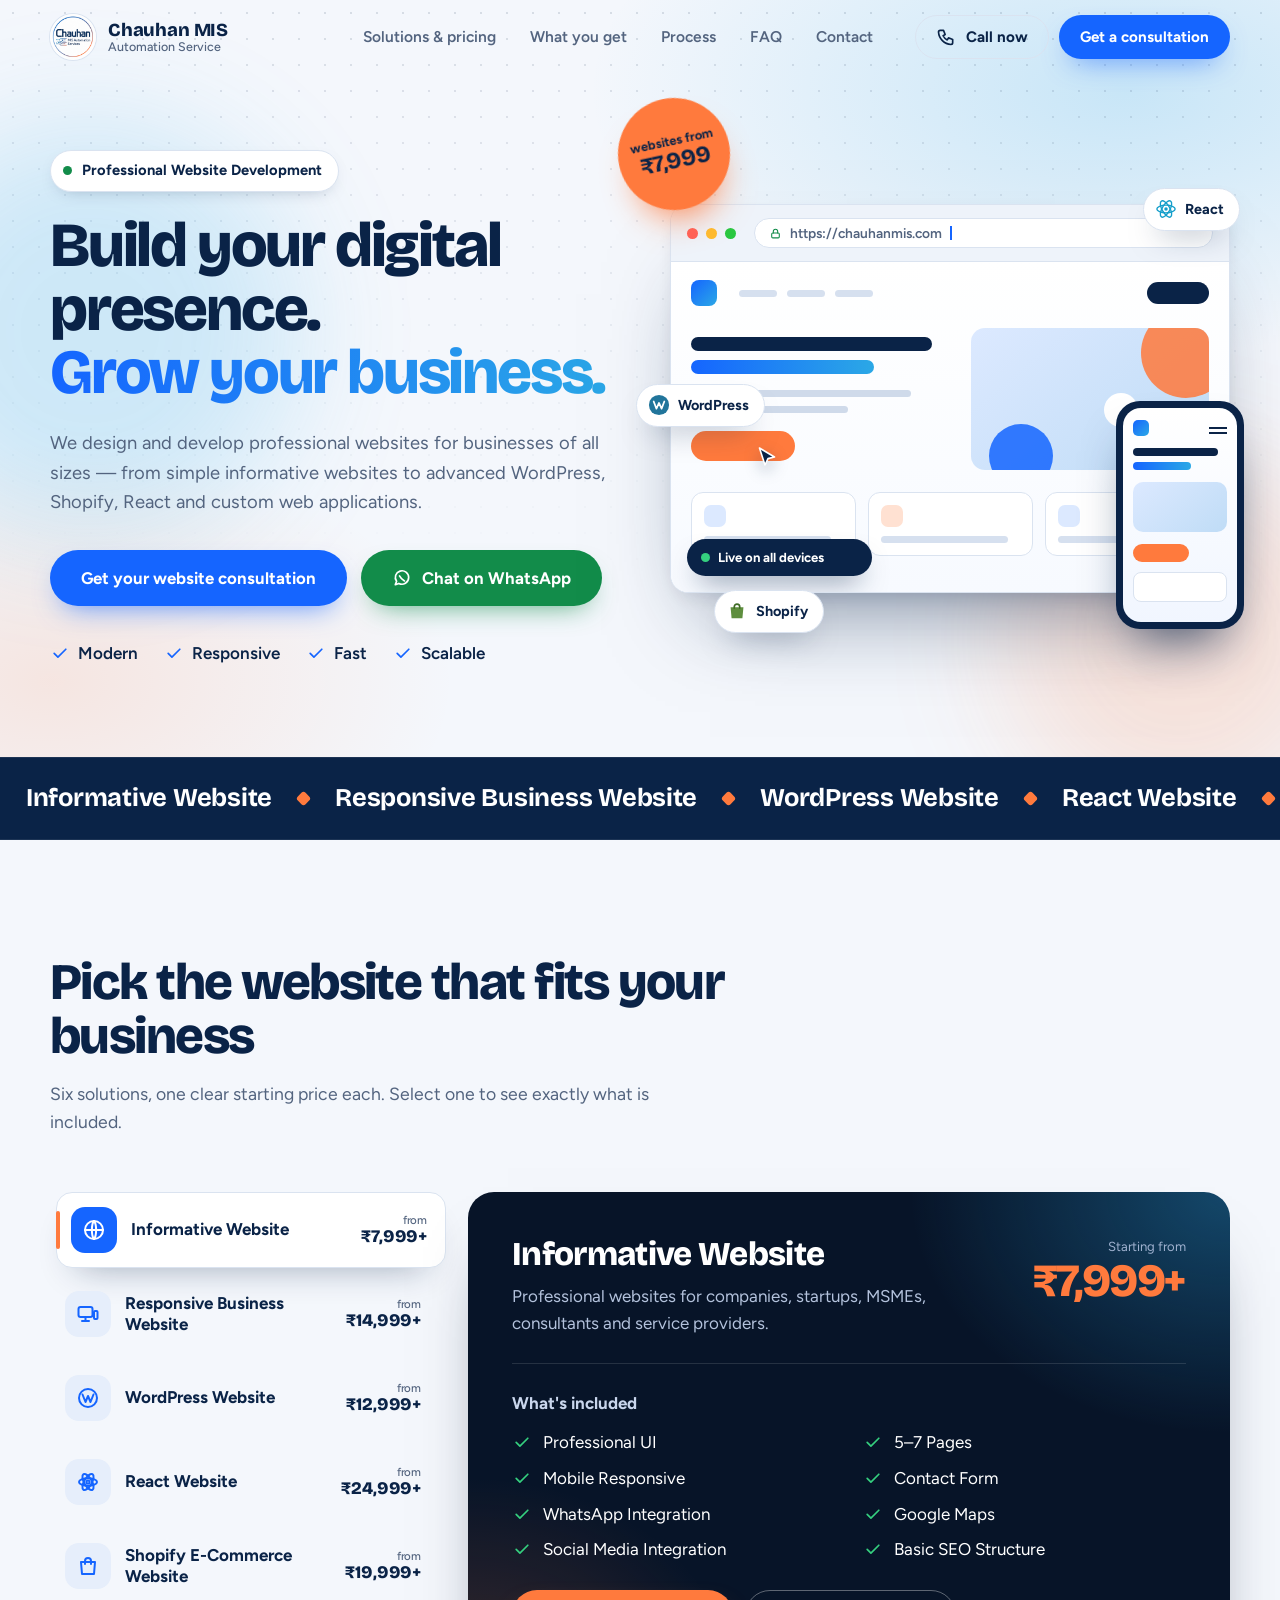
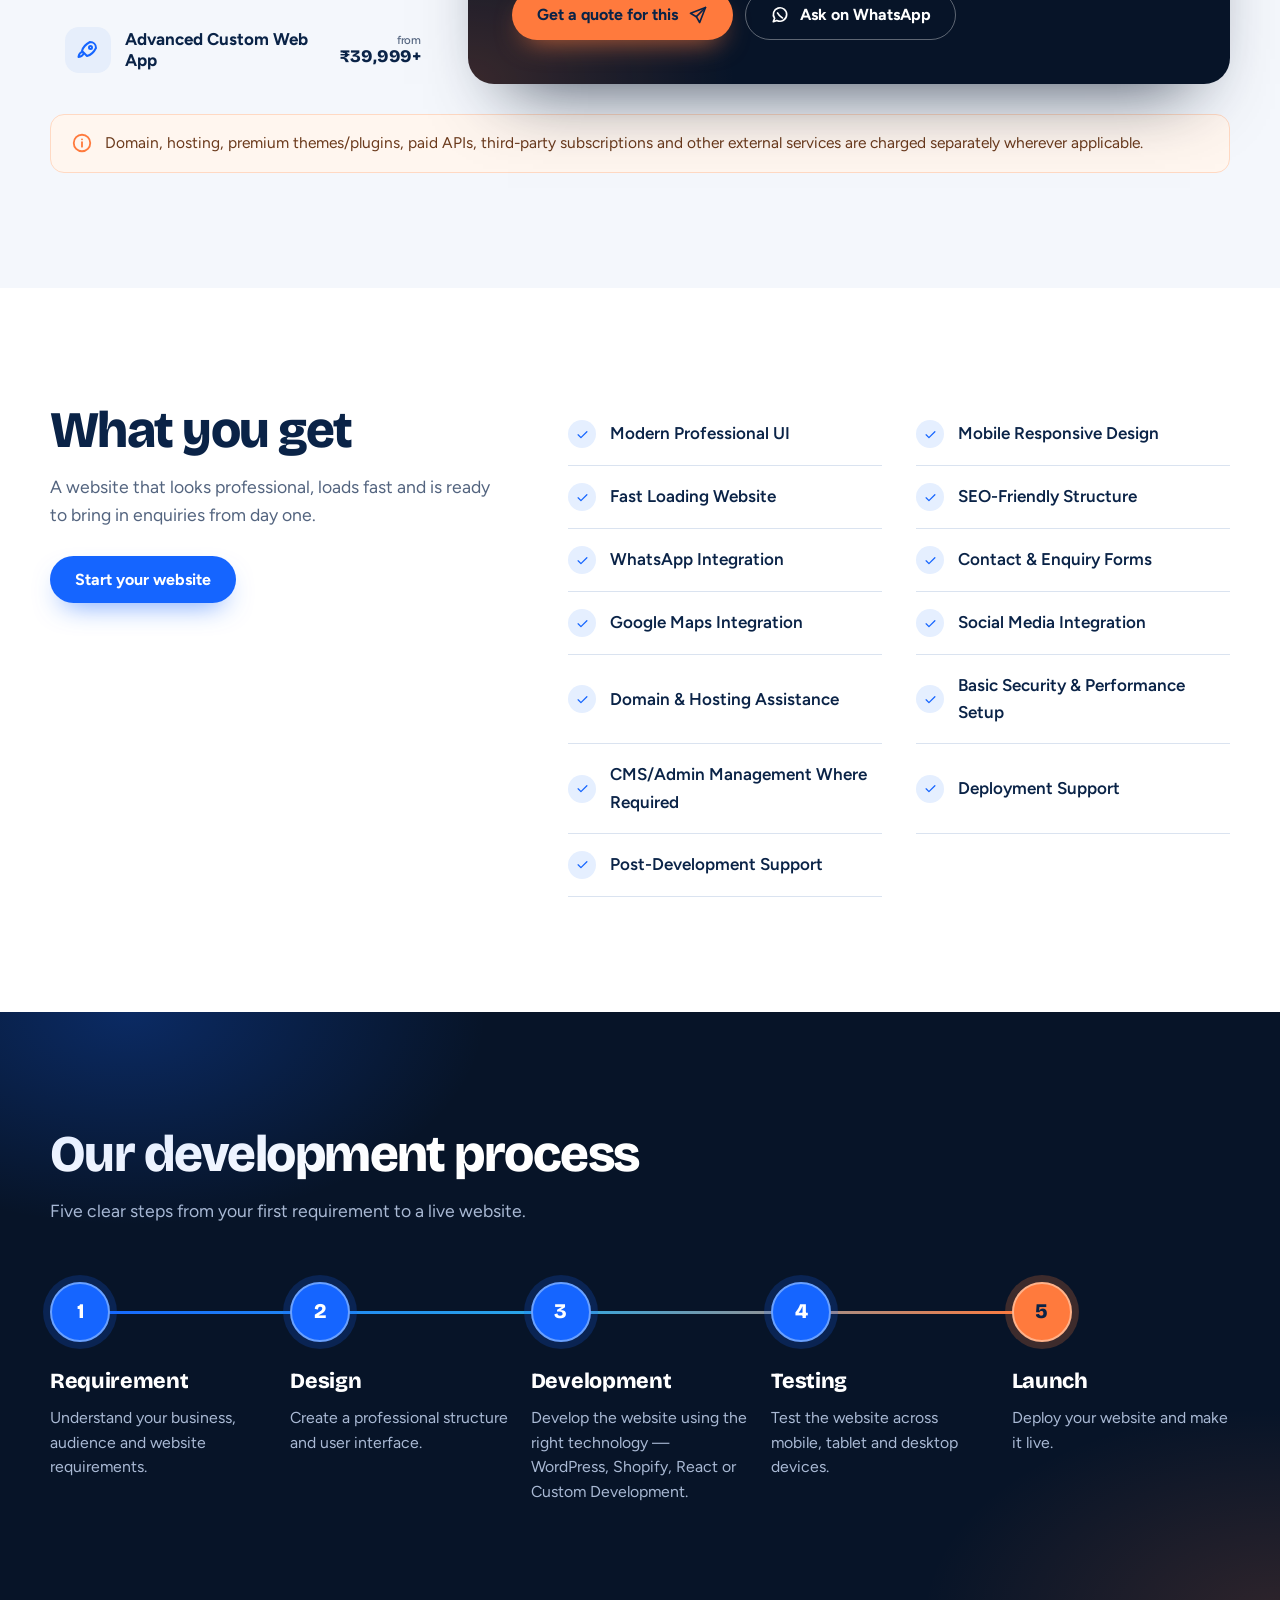
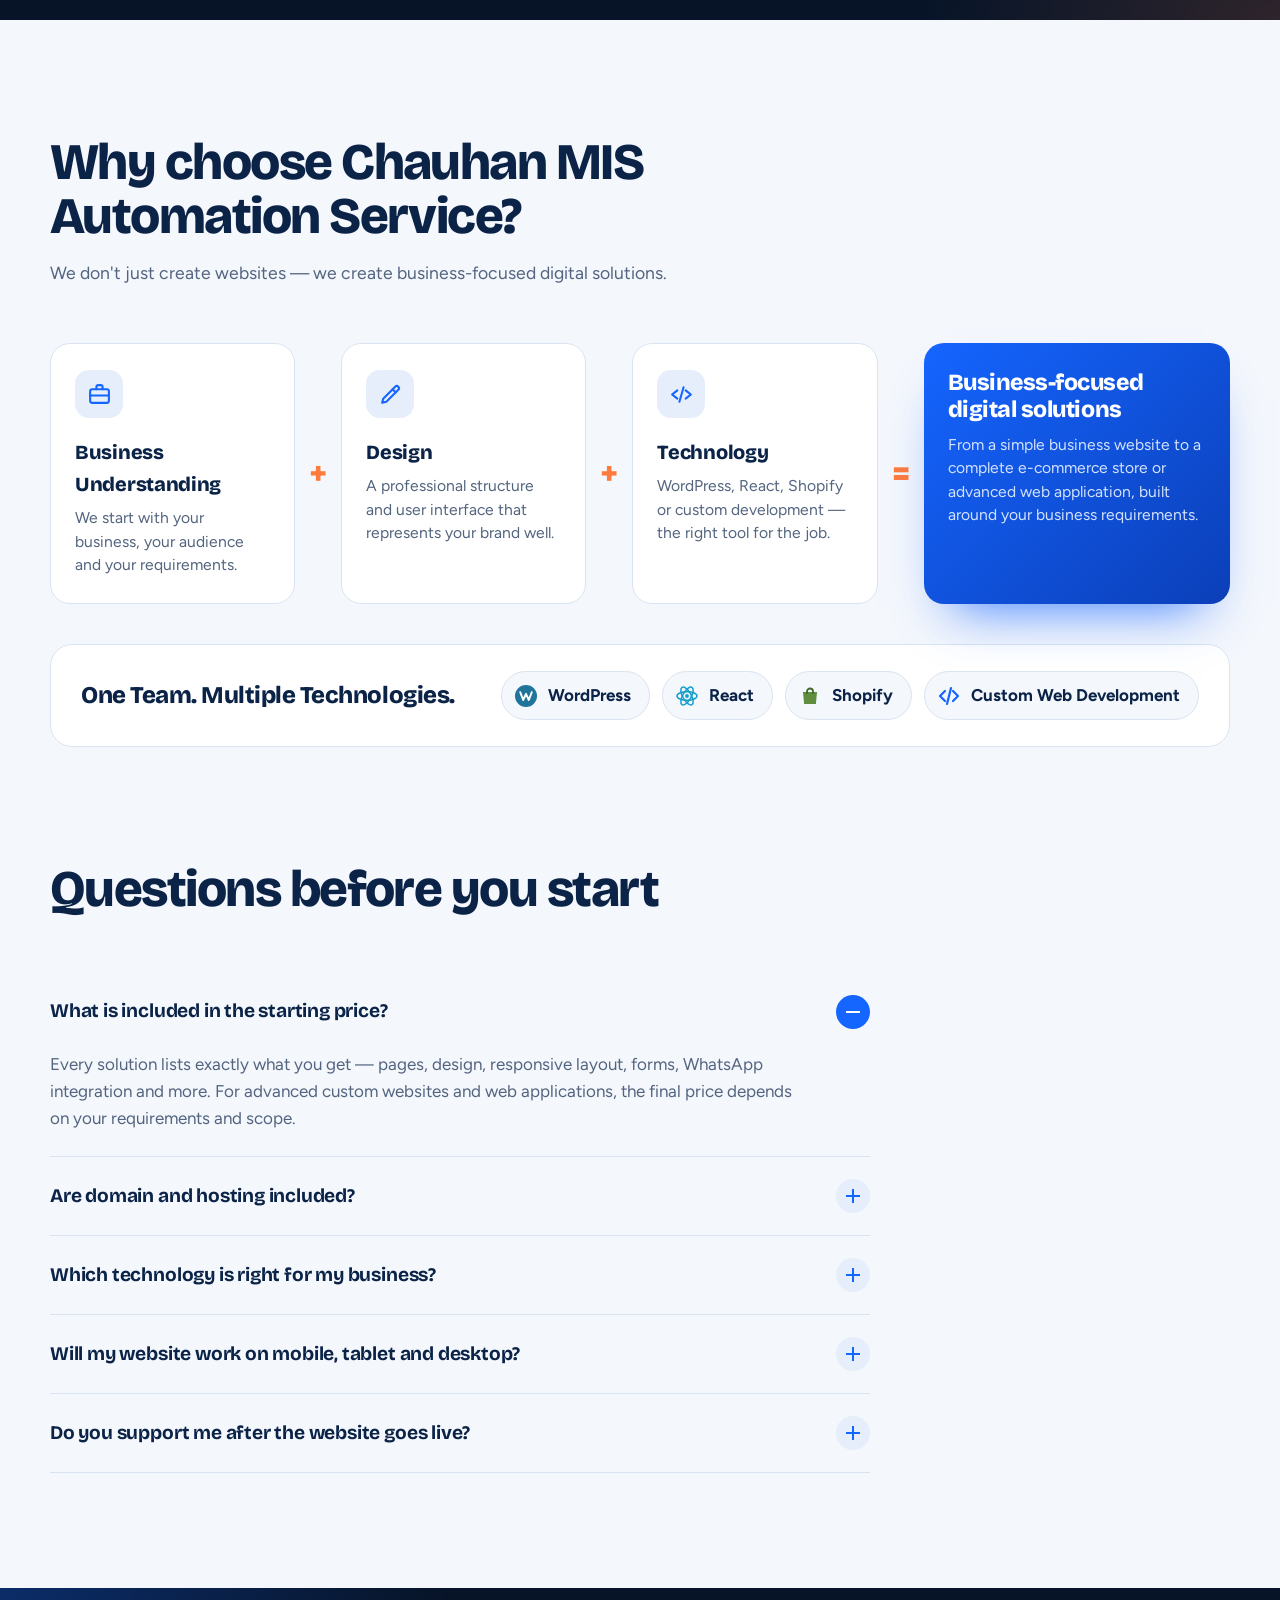
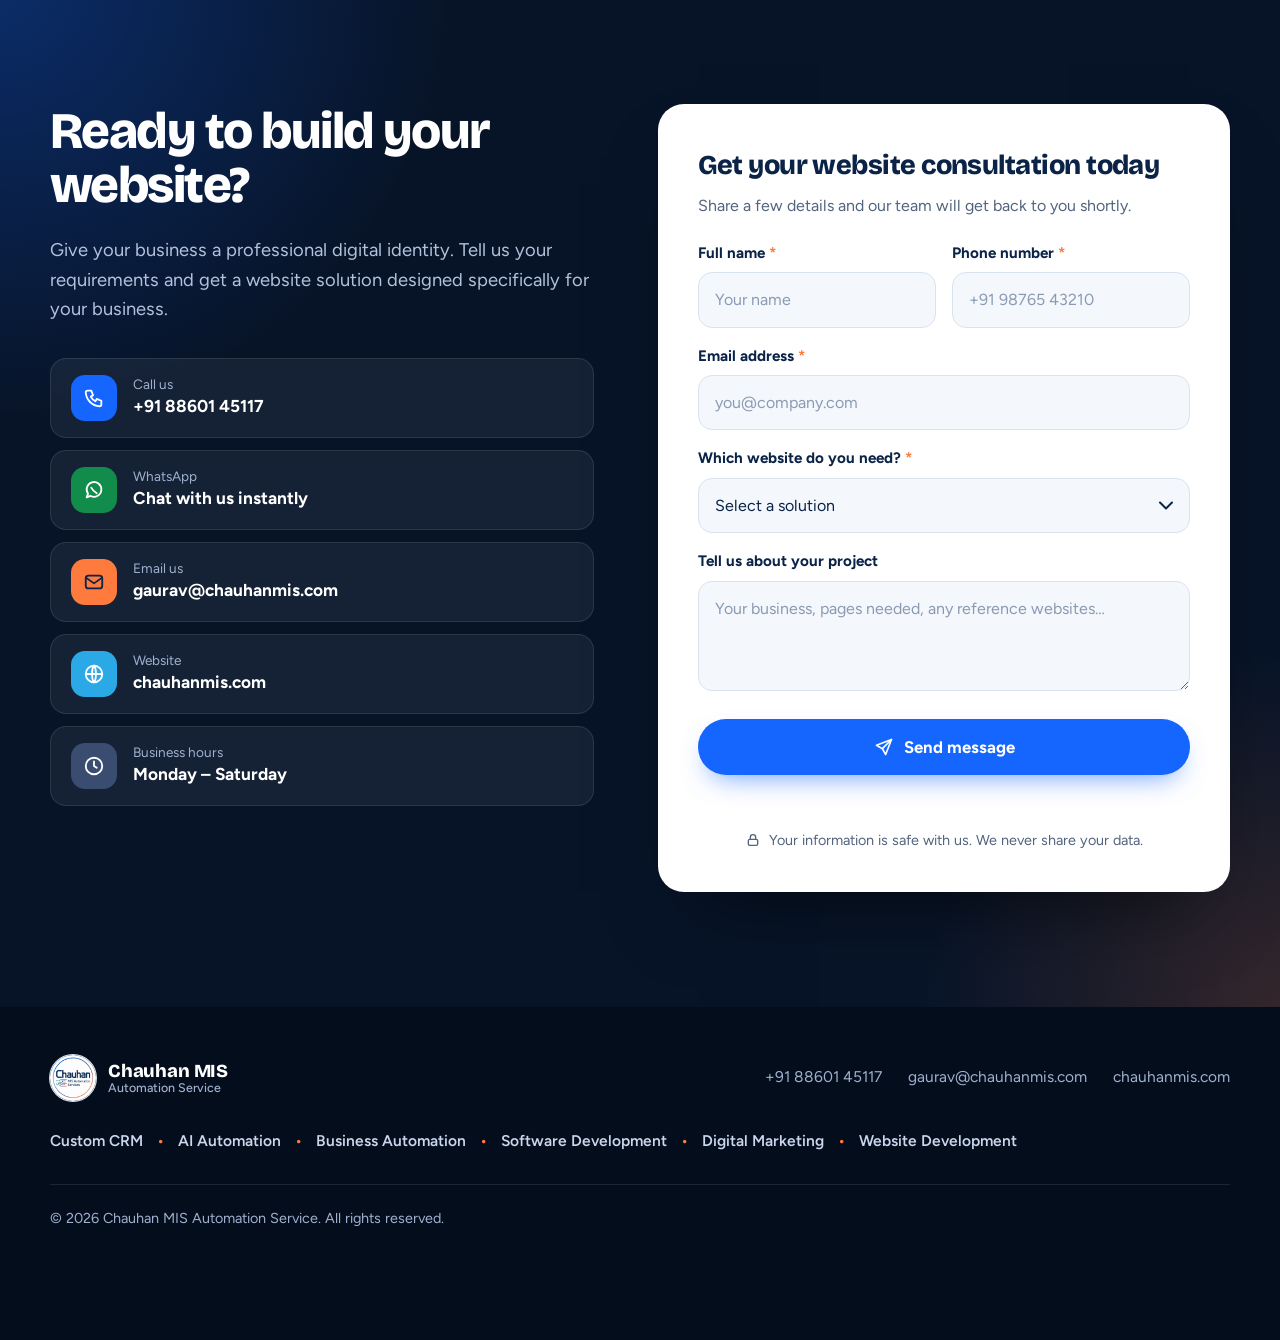
==== commit fdbdc7f7: "added new feautures" ====
--- a/index.html
+++ b/index.html
@@ -57,16 +57,17 @@
   <main>
   <!-- ================= HERO ================= -->
   <section class="hero">
+    <span class="blob b1" aria-hidden="true"></span><span class="blob b2" aria-hidden="true"></span>
     <div class="wrap hero-grid">
       <div class="hero-copy">
-        <p class="pill"><span class="dot"></span>Professional Website Development</p>
-        <h1>Build your digital presence. <span class="grow">Grow your business.</span></h1>
-        <p class="lead">We design and develop professional websites for businesses of all sizes — from simple informative websites to advanced WordPress, Shopify, React and custom web applications.</p>
-        <div class="hero-actions">
+        <p class="pill fx" style="--d:.05s"><span class="dot"></span>Professional Website Development</p>
+        <h1><span class="ln"><span>Build your digital presence.</span></span> <span class="ln grow"><span>Grow your business.</span></span></h1>
+        <p class="lead fx" style="--d:.6s">We design and develop professional websites for businesses of all sizes — from simple informative websites to advanced WordPress, Shopify, React and custom web applications.</p>
+        <div class="hero-actions fx" style="--d:.75s">
           <a class="btn btn-primary btn-lg" href="#contact">Get your website consultation</a>
           <a class="btn btn-wa btn-lg" href="https://wa.me/918860145117?text=Hi%20Chauhan%20MIS%2C%20I%20want%20to%20build%20a%20website.%20Please%20share%20the%20details." target="_blank" rel="noopener"><svg viewBox="0 0 24 24" fill="none" stroke="currentColor" stroke-width="2" stroke-linecap="round" stroke-linejoin="round" aria-hidden="true" ><path d="M20 11.5a8 8 0 0 1-11.8 7L4 20l1.5-4A8 8 0 1 1 20 11.5z"/><path d="M9 9.5c1.5 3 3 4.5 6 6"/></svg> Chat on WhatsApp</a>
         </div>
-        <ul class="hero-points">
+        <ul class="hero-points fx" style="--d:.9s">
           <li><svg viewBox="0 0 24 24" fill="none" stroke="currentColor" stroke-width="2" stroke-linecap="round" stroke-linejoin="round" aria-hidden="true" ><path d="M5 12.5l4.5 4.5L19 7.5"/></svg>Modern</li>
           <li><svg viewBox="0 0 24 24" fill="none" stroke="currentColor" stroke-width="2" stroke-linecap="round" stroke-linejoin="round" aria-hidden="true" ><path d="M5 12.5l4.5 4.5L19 7.5"/></svg>Responsive</li>
           <li><svg viewBox="0 0 24 24" fill="none" stroke="currentColor" stroke-width="2" stroke-linecap="round" stroke-linejoin="round" aria-hidden="true" ><path d="M5 12.5l4.5 4.5L19 7.5"/></svg>Fast</li>
@@ -78,7 +79,7 @@
         <div class="tag"><span>websites from</span><b>₹7,999</b></div>
         <div class="browser">
           <div class="b-bar"><i></i><i></i><i></i>
-            <div class="b-url"><svg viewBox="0 0 24 24" fill="none" stroke="currentColor" stroke-width="2" stroke-linecap="round" stroke-linejoin="round" aria-hidden="true" ><rect x="5" y="11" width="14" height="9" rx="2"/><path d="M8 11V8a4 4 0 0 1 8 0v3"/></svg><span id="typed">yourbusiness.com</span><b class="caret"></b></div>
+            <div class="b-url"><svg viewBox="0 0 24 24" fill="none" stroke="currentColor" stroke-width="2" stroke-linecap="round" stroke-linejoin="round" aria-hidden="true" ><rect x="5" y="11" width="14" height="9" rx="2"/><path d="M8 11V8a4 4 0 0 1 8 0v3"/></svg><span id="typed">https://chauhanmis.com</span><b class="caret"></b></div>
           </div>
           <div class="b-screen">
             <div class="s-nav a" style="--d:.7s"><span class="s-logo"></span><span class="s-links"><u></u><u></u><u></u></span><span class="s-btn"></span></div>
@@ -93,6 +94,7 @@
               <div class="a" style="--d:2.4s"></div><div class="a" style="--d:2.6s"></div><div class="a" style="--d:2.8s"></div>
             </div>
             <div class="s-wa a" style="--d:3.1s"><svg viewBox="0 0 24 24" fill="currentColor" aria-hidden="true"><path d="M12 2a10 10 0 0 0-8.6 15l-1.3 4.8 4.9-1.3A10 10 0 1 0 12 2zm5.3 14.1c-.2.6-1.3 1.2-1.8 1.2-.5.1-1 .2-3.3-.7-2.8-1.2-4.6-4-4.7-4.2-.1-.2-1.1-1.5-1.1-2.8s.7-2 1-2.3c.2-.3.5-.3.7-.3h.5c.2 0 .4 0 .6.5l.8 2c.1.2.1.4 0 .5l-.4.6-.4.4c-.1.2-.3.3-.1.6.2.3.8 1.3 1.7 2.1 1.2 1 2.1 1.4 2.4 1.5.3.1.5.1.6-.1l.9-1.1c.2-.3.4-.2.7-.1l1.9.9c.3.1.5.2.5.4.1.2.1.8-.1 1.4z"/></svg></div>
+            <div class="cursor" id="cursor" aria-hidden="true"><svg viewBox="0 0 24 24"><path d="M4 2l15 9-6.5 1.6L9.5 19 4 2z" fill="#0a2347" stroke="#fff" stroke-width="1.6" stroke-linejoin="round"/></svg></div>
             <div class="b-status"><span class="building"><i class="spin"></i>Building your website…</span><span class="live"><i></i>Live on all devices</span></div>
           </div>
         </div>
@@ -103,6 +105,11 @@
       </div>
     </div>
   </section>
+
+  <!-- ================= MARQUEE ================= -->
+  <div class="marquee" aria-hidden="true">
+    <div class="m-track"><span>Informative Website</span><i></i><span>Responsive Business Website</span><i></i><span>WordPress Website</span><i></i><span>React Website</span><i></i><span>Shopify E-Commerce</span><i></i><span>Custom Web Applications</span><i></i><span>Informative Website</span><i></i><span>Responsive Business Website</span><i></i><span>WordPress Website</span><i></i><span>React Website</span><i></i><span>Shopify E-Commerce</span><i></i><span>Custom Web Applications</span><i></i></div>
+  </div>
 
   <!-- ================= SERVICES + PRICING ================= -->
   <section class="sec" id="services">
@@ -374,7 +381,7 @@
     <div class="wrap">
       <div class="foot-in">
         <a class="brand" href="#top"><img src="image/LOGO.jpeg" alt="" width="46" height="46" /><span>Chauhan MIS<small>Automation Service</small></span></a>
-        <p>Website Development • Custom Software • AI Automation • Business Automation</p>
+        <ul class="foot-services"><li>Custom CRM</li><li>AI Automation</li><li>Business Automation</li><li>Software Development</li><li>Digital Marketing</li><li>Website Development</li></ul>
         <div class="foot-links">
           <a href="tel:8860145117">+91 88601 45117</a>
           <a href="mailto:gaurav@chauhanmis.com">gaurav@chauhanmis.com</a>
--- a/style.css
+++ b/style.css
@@ -1849,9 +1849,11 @@
   .brand small {
     display: none;
   }
-  .header-cta .btn-primary {
-    padding: 10px 16px;
-    font-size: 0.9rem;
+  .header-cta {
+    display: none;
+  }
+  .header-in {
+    gap: 12px;
   }
 }
 @media (max-width: 520px) {
@@ -1920,3 +1922,150 @@
   .c-card strong { font-size: 0.97rem; overflow-wrap: normal; }
   .c-card { padding: 14px 16px; gap: 13px; }
 }
+
+/* very small phones (320px) */
+.hero-grid > * {
+  min-width: 0;
+}
+@media (max-width: 400px) {
+  .btn-lg {
+    white-space: normal;
+    text-align: center;
+    padding-inline: 20px;
+  }
+}
+.picker > *,
+.contact-grid > *,
+.get-grid > * {
+  min-width: 0;
+}
+@media (max-width: 360px) {
+  .c-card strong {
+    font-size: 0.88rem;
+    overflow-wrap: anywhere;
+  }
+}
+
+
+/* =========================================================
+   v2 — extra animation, marquee, footer services
+   ========================================================= */
+
+/* header drops in */
+.site-header { animation: dropIn 0.9s var(--ease) both; }
+@keyframes dropIn { from { opacity: 0; transform: translateY(-24px); } }
+
+/* hero text entrance */
+.fx { animation: fxUp 0.9s var(--ease) both; animation-delay: var(--d, 0s); }
+@keyframes fxUp { from { opacity: 0; transform: translateY(26px); } }
+
+/* headline: each line slides up from a mask */
+.hero h1 .ln { display: block; overflow: hidden; padding-bottom: 0.14em; margin-bottom: -0.14em; }
+.hero h1 .ln > span { display: block; animation: lineUp 1s var(--ease) both; }
+.hero h1 .ln:nth-of-type(2) > span { animation-delay: 0.22s; }
+.hero h1 .ln:first-child > span { animation-delay: 0.1s; }
+@keyframes lineUp { from { transform: translateY(105%); } }
+.hero h1 .grow { background: none; -webkit-background-clip: border-box; background-clip: border-box; color: inherit; }
+.hero h1 .grow > span {
+  background: linear-gradient(95deg, var(--blue) 0%, var(--sky) 50%, var(--blue) 100%);
+  background-size: 200% 100%;
+  -webkit-background-clip: text;
+  background-clip: text;
+  color: transparent;
+  animation: lineUp 1s 0.22s var(--ease) both, sheen 5s 1.4s linear infinite;
+}
+@keyframes sheen { to { background-position: -200% 0; } }
+
+/* drifting colour blobs behind the hero */
+.blob { position: absolute; border-radius: 50%; filter: blur(60px); opacity: 0.55; pointer-events: none; }
+.blob.b1 { width: 420px; height: 420px; left: -120px; top: 120px; background: rgba(43, 168, 230, 0.35); animation: drift 14s ease-in-out infinite alternate; }
+.blob.b2 { width: 360px; height: 360px; right: -80px; bottom: -60px; background: rgba(255, 122, 61, 0.3); animation: drift 17s ease-in-out infinite alternate-reverse; }
+@keyframes drift { to { transform: translate(70px, -50px) scale(1.18); } }
+
+/* button life: shine sweep + whatsapp pulse */
+.hero .btn-primary { position: relative; overflow: hidden; }
+.hero .btn-primary::after {
+  content: "";
+  position: absolute;
+  top: 0; bottom: 0; left: -60%;
+  width: 40%;
+  background: linear-gradient(100deg, transparent, rgba(255, 255, 255, 0.45), transparent);
+  transform: skewX(-20deg);
+  animation: shine 4.5s 2.5s ease-in-out infinite;
+}
+@keyframes shine { 0%, 55% { left: -60%; } 100% { left: 130%; } }
+.hero .btn-wa { animation: waPulse 2.8s 3s infinite; }
+@keyframes waPulse {
+  0% { box-shadow: 0 12px 28px -14px rgba(18, 140, 74, 0.8), 0 0 0 0 rgba(18, 140, 74, 0.5); }
+  70%, 100% { box-shadow: 0 12px 28px -14px rgba(18, 140, 74, 0.8), 0 0 0 16px rgba(18, 140, 74, 0); }
+}
+
+/* the fake cursor that "clicks" the orange button in the mock site */
+.cursor {
+  position: absolute; left: 0; top: 0; z-index: 5;
+  width: 24px; height: 24px;
+  opacity: 0; pointer-events: none;
+  transition: transform 1.3s cubic-bezier(0.5, 0, 0.2, 1), opacity 0.4s;
+  filter: drop-shadow(0 6px 8px rgba(10, 35, 71, 0.35));
+}
+.cursor.show { opacity: 1; }
+.cursor.tap svg { animation: tap 0.4s ease; }
+@keyframes tap { 50% { transform: scale(0.8); } }
+.s-cta { position: relative; }
+.s-cta::after { content: ""; position: absolute; inset: -3px; border-radius: 999px; border: 3px solid var(--orange); opacity: 0; }
+.s-cta.clicked { animation: press 0.5s ease; }
+.s-cta.clicked::after { animation: ripple 0.9s ease-out; }
+@keyframes press { 40% { transform: scale(0.9); } }
+@keyframes ripple { from { opacity: 0.9; transform: scale(1); } to { opacity: 0; transform: scale(1.8); } }
+
+/* tag stamp sits clear of the address bar */
+.tag { left: -52px; top: -96px; }
+
+/* marquee strip */
+.marquee { background: var(--ink); color: #fff; overflow: hidden; padding: 20px 0; border-block: 1px solid rgba(255, 255, 255, 0.08); }
+.m-track { display: flex; width: max-content; align-items: center; animation: marq 38s linear infinite; }
+.marquee:hover .m-track { animation-play-state: paused; }
+.m-track span { font-family: var(--font-d); font-weight: 700; font-size: clamp(1.15rem, 2.2vw, 1.6rem); letter-spacing: -0.01em; white-space: nowrap; padding: 0 26px; }
+.m-track i { flex: none; width: 11px; height: 11px; background: var(--orange); border-radius: 3px; transform: rotate(45deg); }
+@keyframes marq { to { transform: translateX(-50%); } }
+
+/* spotlight that follows the mouse on the solution panel */
+.p-panel::after {
+  content: ""; position: absolute; inset: 0; pointer-events: none; opacity: 0; transition: opacity 0.3s;
+  background: radial-gradient(420px circle at var(--mx, 50%) var(--my, 0%), rgba(255, 255, 255, 0.09), transparent 60%);
+}
+.p-panel:hover::after { opacity: 1; }
+.p-tab .ic { transition: transform 0.35s var(--ease), background 0.25s, color 0.25s; }
+.p-tab:hover .ic { transform: rotate(-8deg) scale(1.1); }
+
+/* process: finished node keeps pulsing */
+.steps.in .step:last-child .node { animation: ring 2.4s 3.2s ease-out infinite; }
+@keyframes ring {
+  0% { box-shadow: 0 0 0 7px rgba(255, 122, 61, 0.22), 0 0 0 0 rgba(255, 122, 61, 0.45); }
+  100% { box-shadow: 0 0 0 7px rgba(255, 122, 61, 0.22), 0 0 0 22px rgba(255, 122, 61, 0); }
+}
+
+/* the result box slowly shifts colour */
+.eq-result { background: linear-gradient(135deg, var(--blue), #0b3fb8, #1a86e8, var(--blue)); background-size: 300% 300%; animation: gradShift 9s ease infinite; }
+@keyframes gradShift { 50% { background-position: 100% 100%; } }
+
+/* footer services */
+.foot-services { order: 3; flex: 1 1 100%; display: flex; flex-wrap: wrap; gap: 6px 0; color: #c9d6ec; font-weight: 600; }
+.foot-services li { transition: color 0.25s; }
+.foot-services li:hover { color: #fff; }
+.foot-services li + li::before { content: "•"; margin: 0 14px; color: var(--orange); }
+
+@media (max-width: 760px) {
+  .blob { opacity: 0.4; }
+  .tag { left: -8px; top: -66px; }
+}
+@media (prefers-reduced-motion: reduce) {
+  .m-track, .blob, .hero .btn-primary::after, .hero .btn-wa, .hero h1 .grow > span { animation: none !important; }
+  .cursor { display: none; }
+}
+
+@media (max-width: 760px) {
+  .foot-services { flex-direction: column; gap: 8px; }
+  .foot-services li::before,
+  .foot-services li + li::before { content: "•"; margin: 0 10px 0 0; color: var(--orange); }
+}
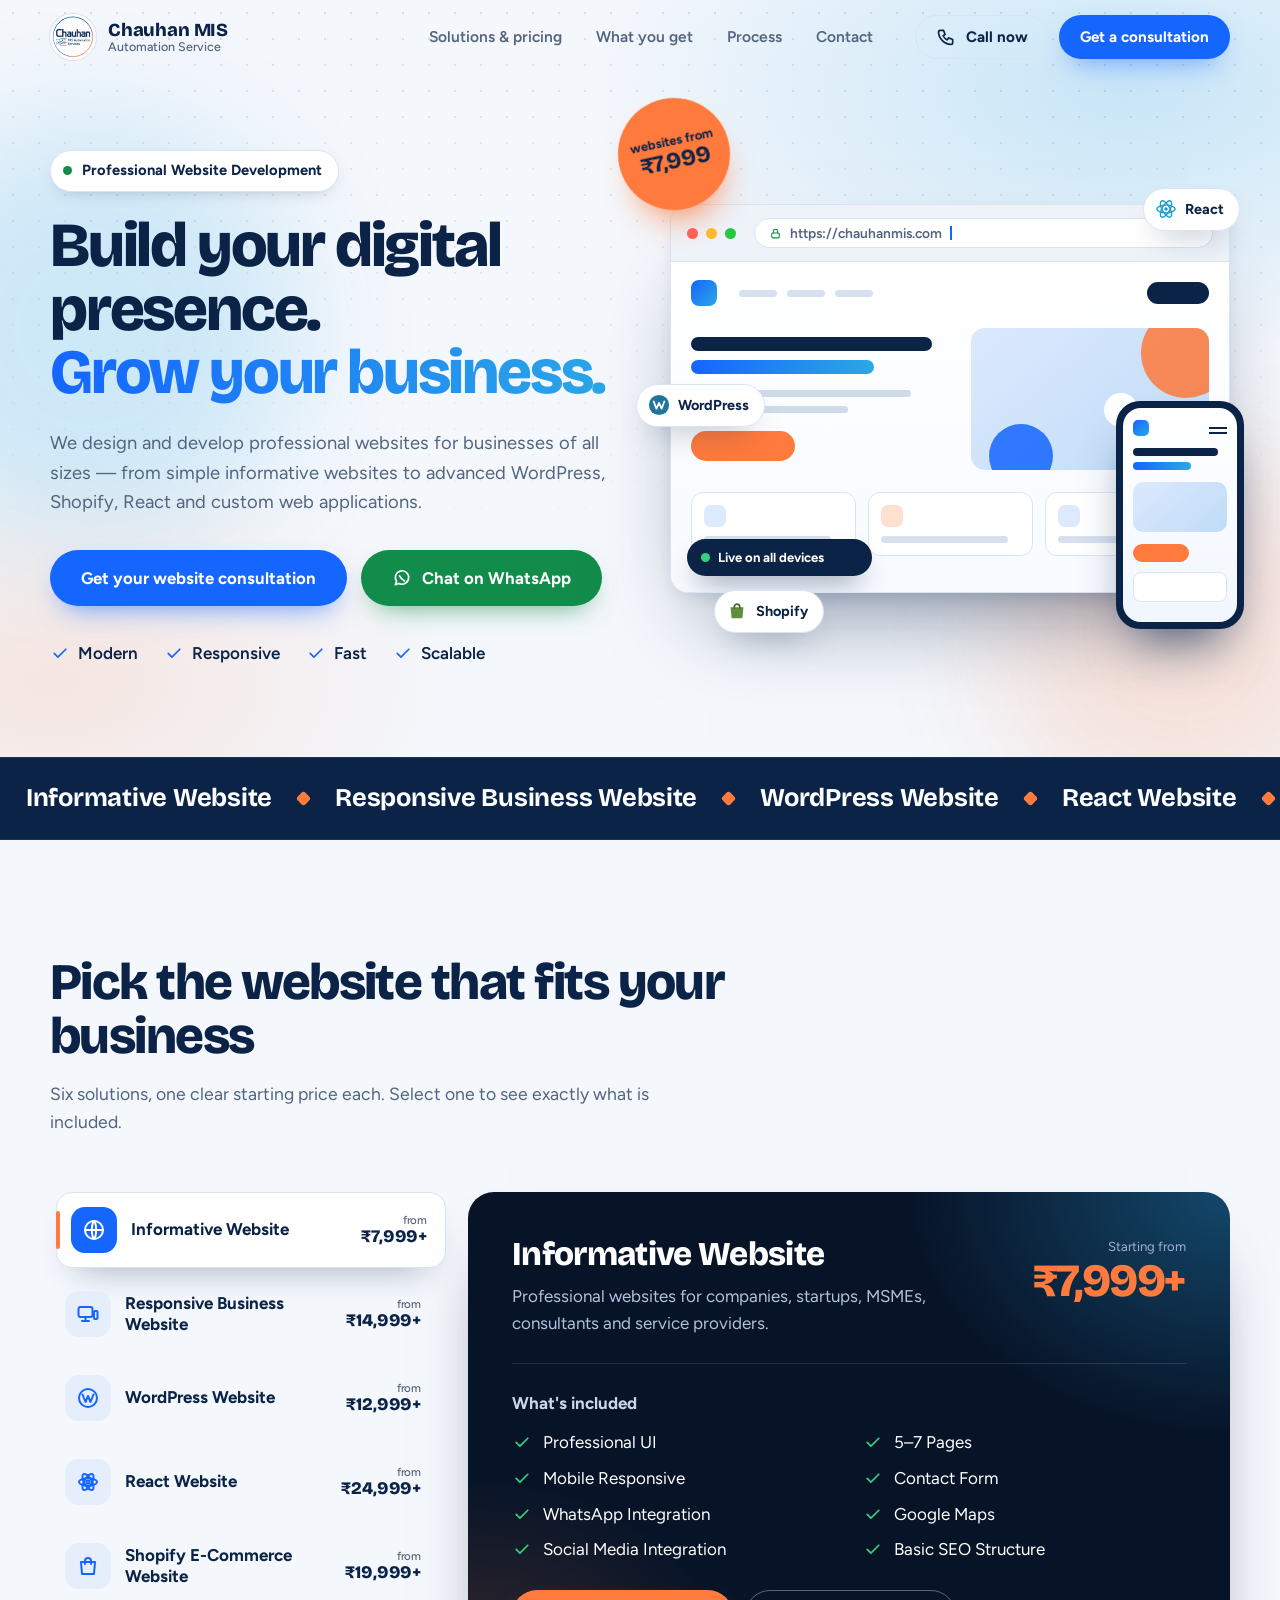
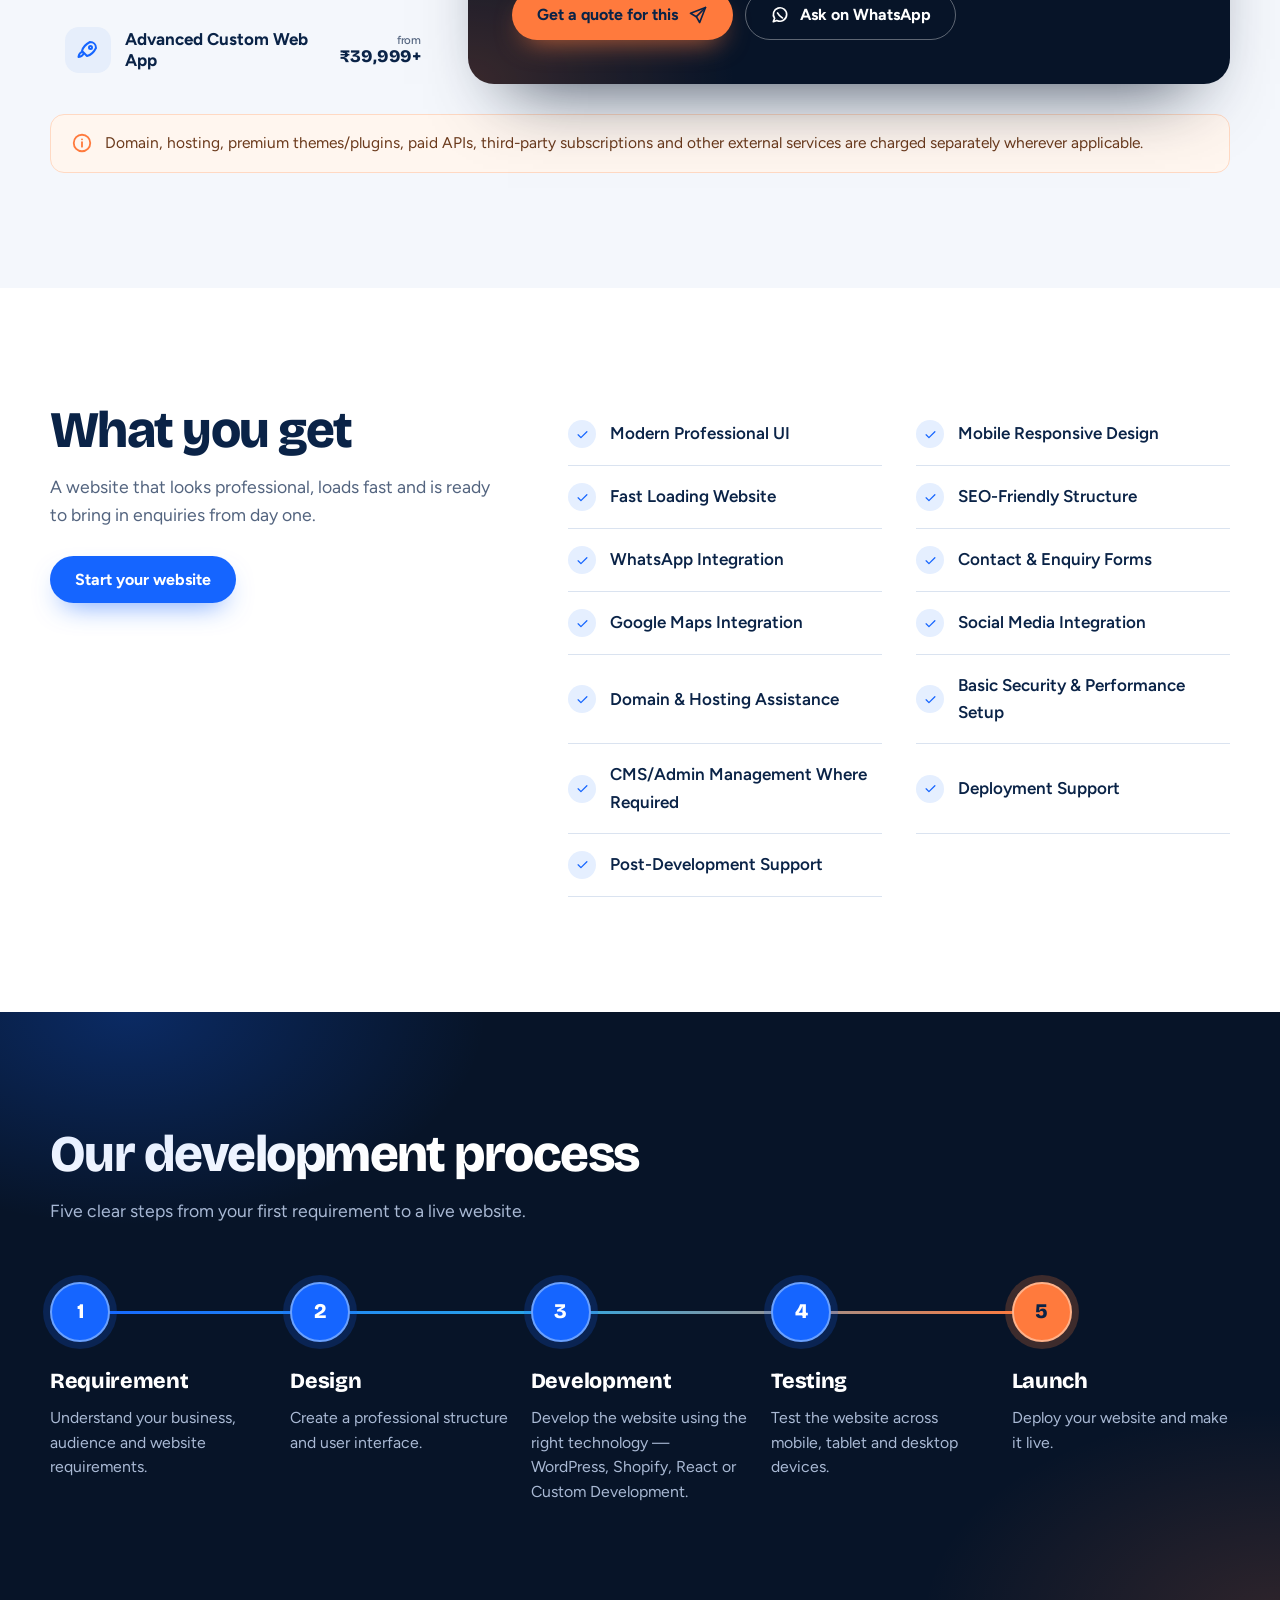
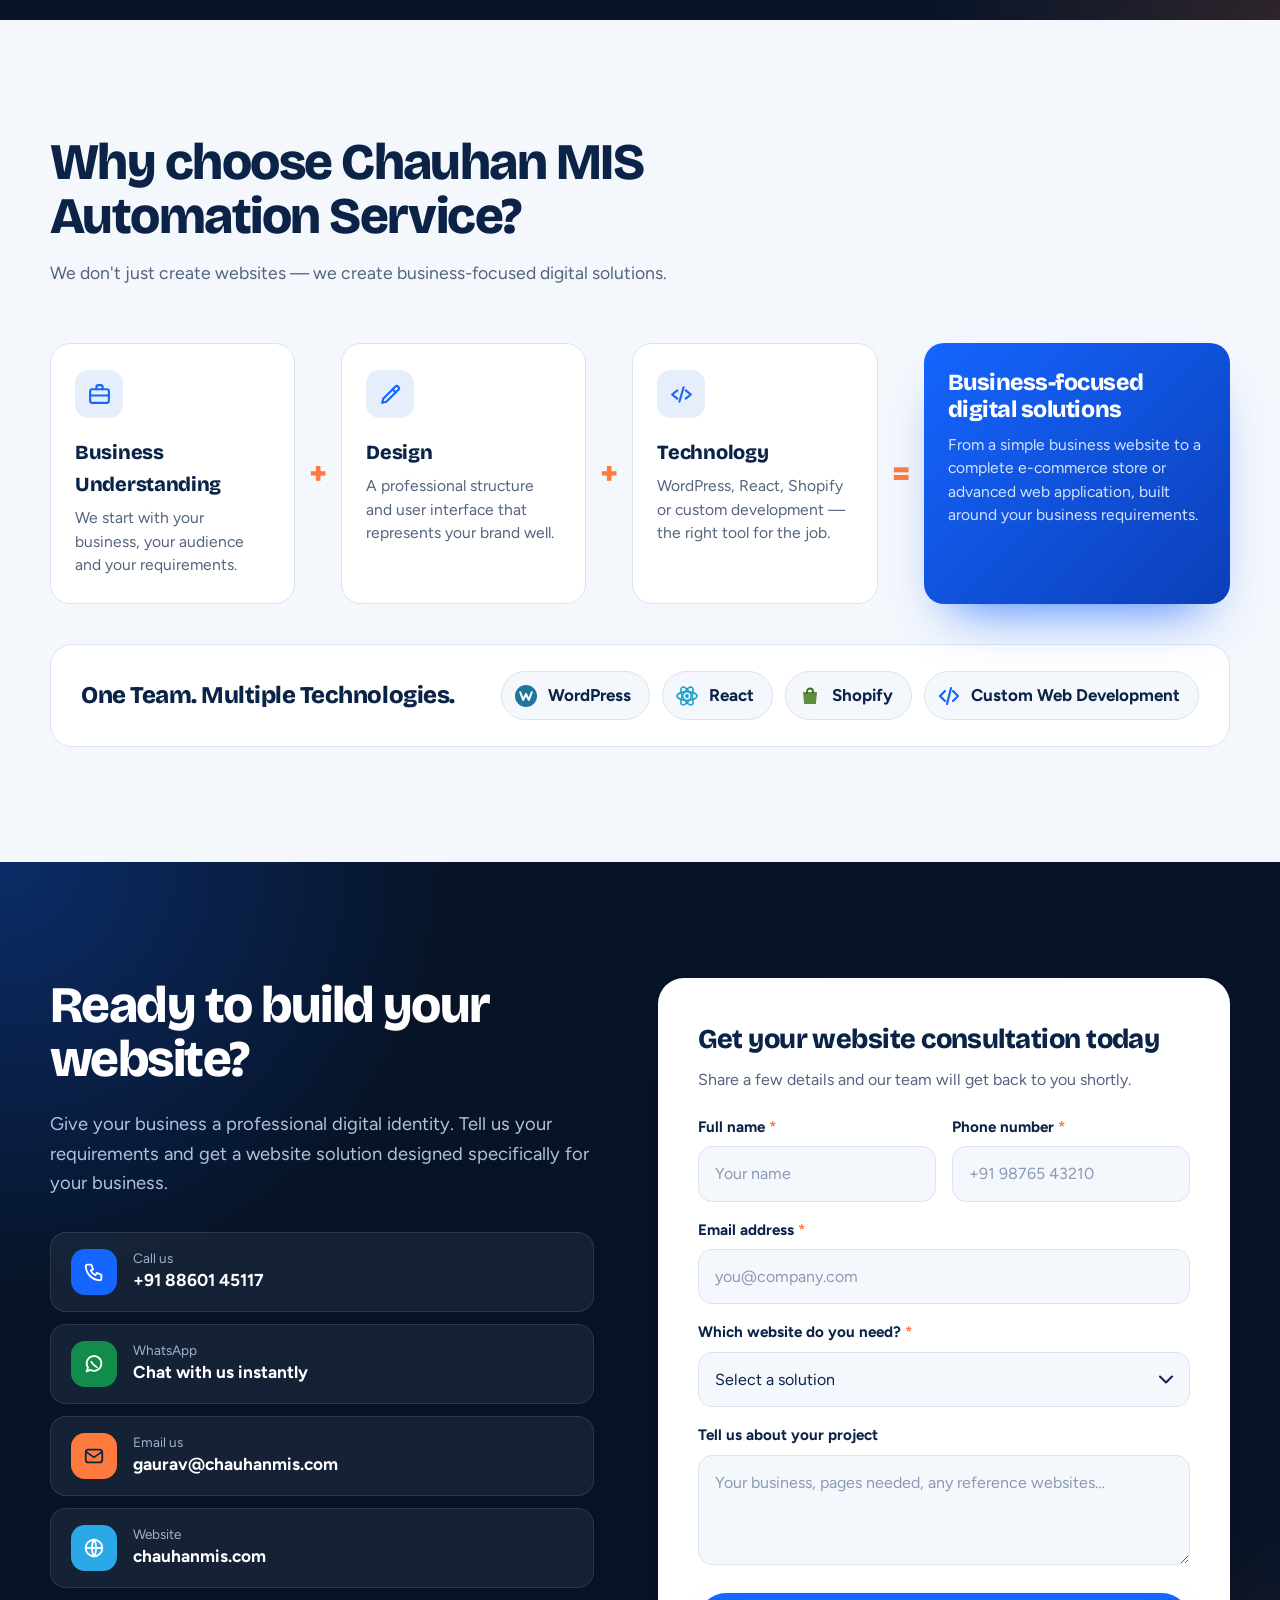
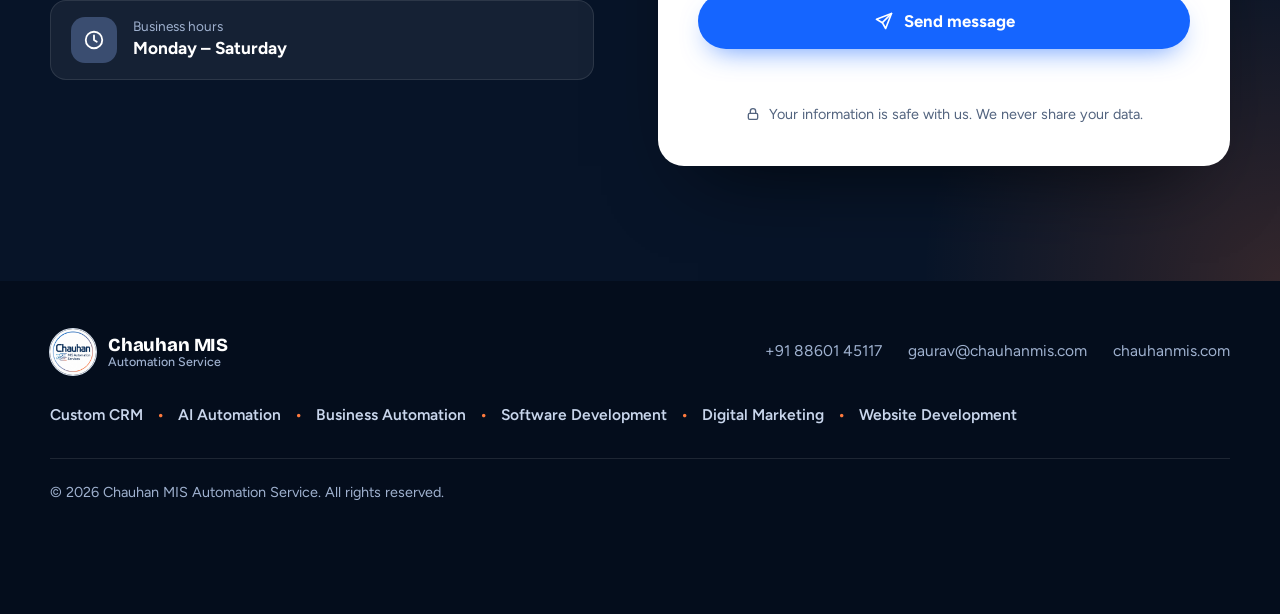
==== commit e495c456: "remove FAQ" ====
--- a/index.html
+++ b/index.html
@@ -43,7 +43,6 @@
         <a href="#services">Solutions &amp; pricing</a>
         <a href="#get">What you get</a>
         <a href="#process">Process</a>
-        <a href="#faq">FAQ</a>
         <a href="#contact">Contact</a>
       </nav>
       <div class="header-cta">
@@ -311,35 +310,6 @@
     </div>
   </section>
 
-  <!-- ================= FAQ ================= -->
-  <section class="sec" id="faq" style="padding-top:0">
-    <div class="wrap">
-      <div class="sec-head rv"><h2>Questions before you start</h2></div>
-      <div class="faq-wrap">
-          <div class="faq-item rv">
-            <button class="faq-q" aria-expanded="false" aria-controls="faq-a-0" id="faq-q-0"><span>What is included in the starting price?</span><span class="plus" aria-hidden="true"></span></button>
-            <div class="faq-a" id="faq-a-0" role="region" aria-labelledby="faq-q-0"><div><p>Every solution lists exactly what you get — pages, design, responsive layout, forms, WhatsApp integration and more. For advanced custom websites and web applications, the final price depends on your requirements and scope.</p></div></div>
-          </div>
-          <div class="faq-item rv">
-            <button class="faq-q" aria-expanded="false" aria-controls="faq-a-1" id="faq-q-1"><span>Are domain and hosting included?</span><span class="plus" aria-hidden="true"></span></button>
-            <div class="faq-a" id="faq-a-1" role="region" aria-labelledby="faq-q-1"><div><p>Domain, hosting, premium themes/plugins, paid APIs, third-party subscriptions and other external services are charged separately wherever applicable. We do assist you with domain and hosting setup and with deployment.</p></div></div>
-          </div>
-          <div class="faq-item rv">
-            <button class="faq-q" aria-expanded="false" aria-controls="faq-a-2" id="faq-q-2"><span>Which technology is right for my business?</span><span class="plus" aria-hidden="true"></span></button>
-            <div class="faq-a" id="faq-a-2" role="region" aria-labelledby="faq-q-2"><div><p>WordPress suits easy-to-manage business sites and blogs, React suits custom websites, portals and dashboards that need performance and room to grow, and Shopify suits online stores. Tell us your requirements and we will guide you to the right choice.</p></div></div>
-          </div>
-          <div class="faq-item rv">
-            <button class="faq-q" aria-expanded="false" aria-controls="faq-a-3" id="faq-q-3"><span>Will my website work on mobile, tablet and desktop?</span><span class="plus" aria-hidden="true"></span></button>
-            <div class="faq-a" id="faq-a-3" role="region" aria-labelledby="faq-q-3"><div><p>Yes. Responsive design is part of every solution, and we test your website across mobile, tablet and desktop devices before launch.</p></div></div>
-          </div>
-          <div class="faq-item rv">
-            <button class="faq-q" aria-expanded="false" aria-controls="faq-a-4" id="faq-q-4"><span>Do you support me after the website goes live?</span><span class="plus" aria-hidden="true"></span></button>
-            <div class="faq-a" id="faq-a-4" role="region" aria-labelledby="faq-q-4"><div><p>Yes. We handle deployment and provide post-development support, and we set up CMS/admin access wherever it is required so you can manage your content.</p></div></div>
-          </div>
-      </div>
-    </div>
-  </section>
-
   <!-- ================= CONTACT ================= -->
   <section class="sec contact on-dark" id="contact">
     <div class="wrap contact-grid">
--- a/style.css
+++ b/style.css
@@ -2069,3 +2069,9 @@
   .foot-services li::before,
   .foot-services li + li::before { content: "•"; margin: 0 10px 0 0; color: var(--orange); }
 }
+
+
+/* hamburger hidden on mobile */
+@media (max-width: 760px) {
+  .burger { display: none; }
+}
